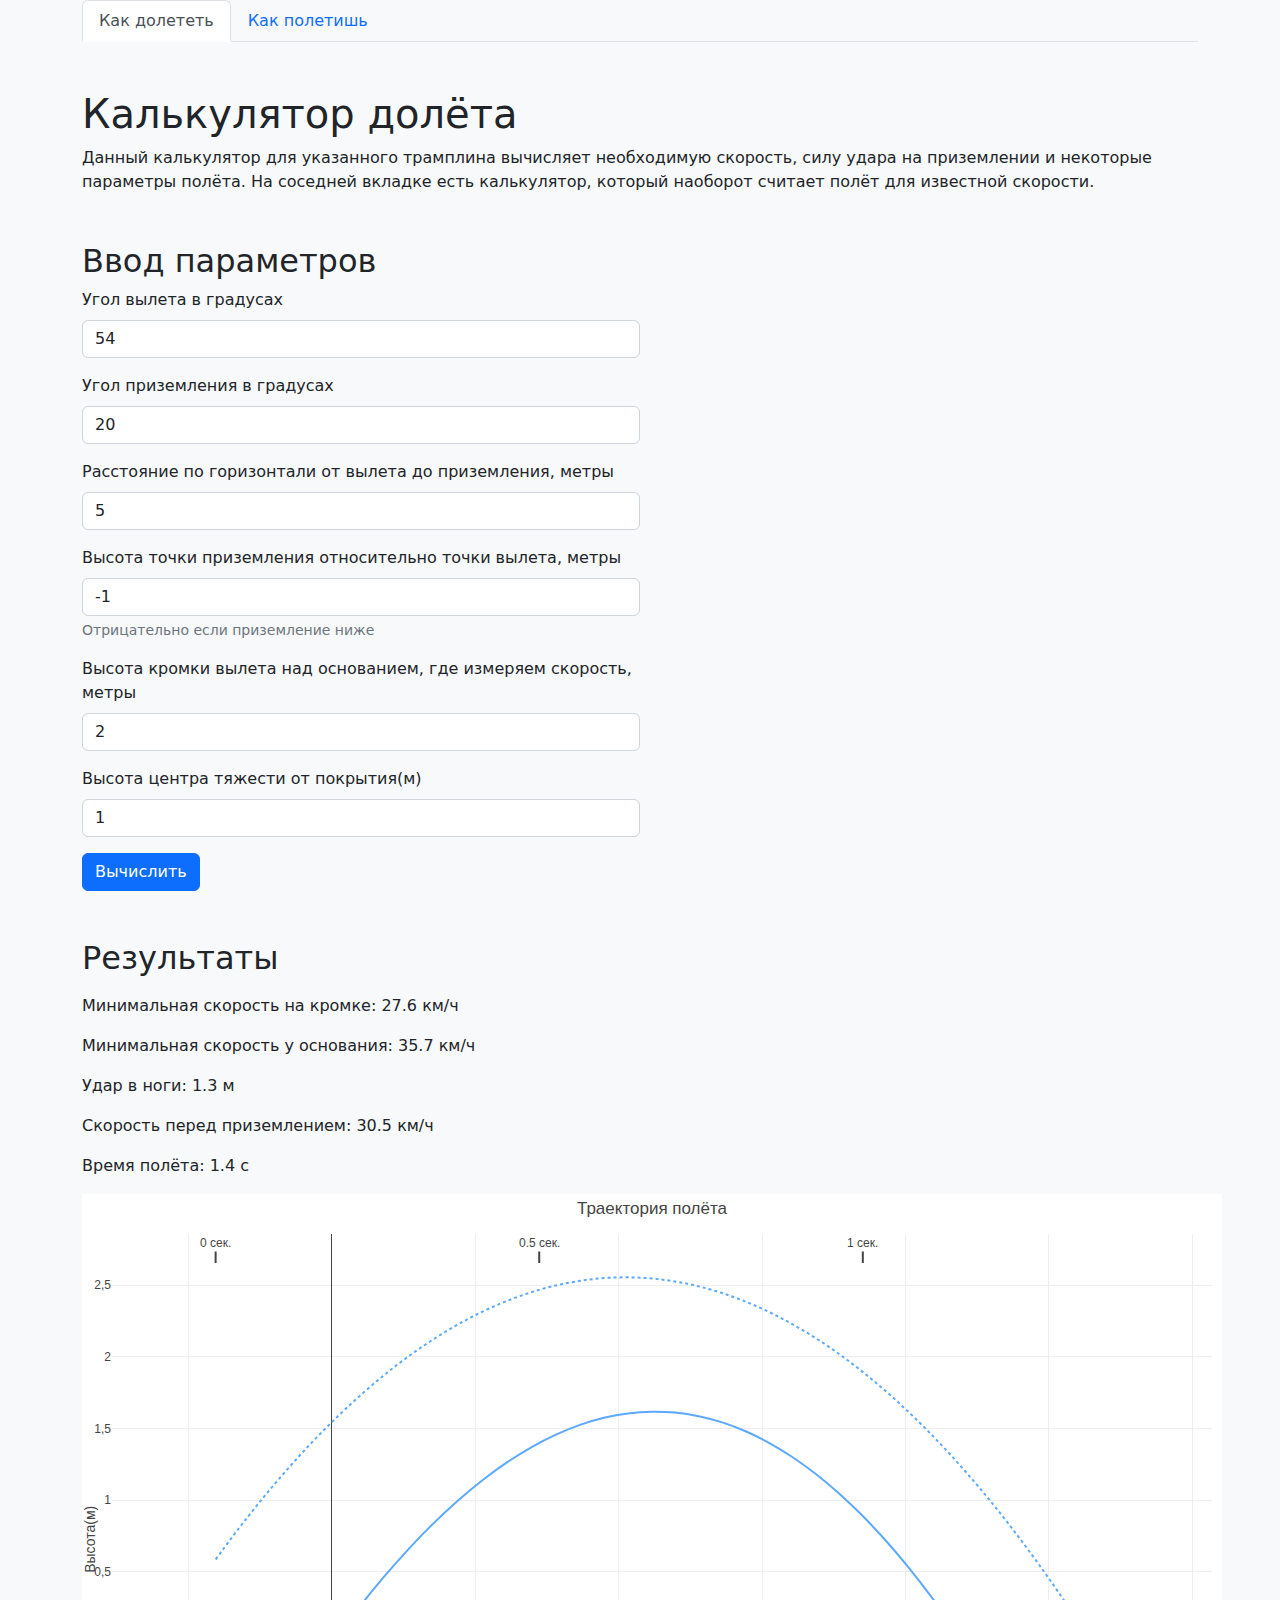
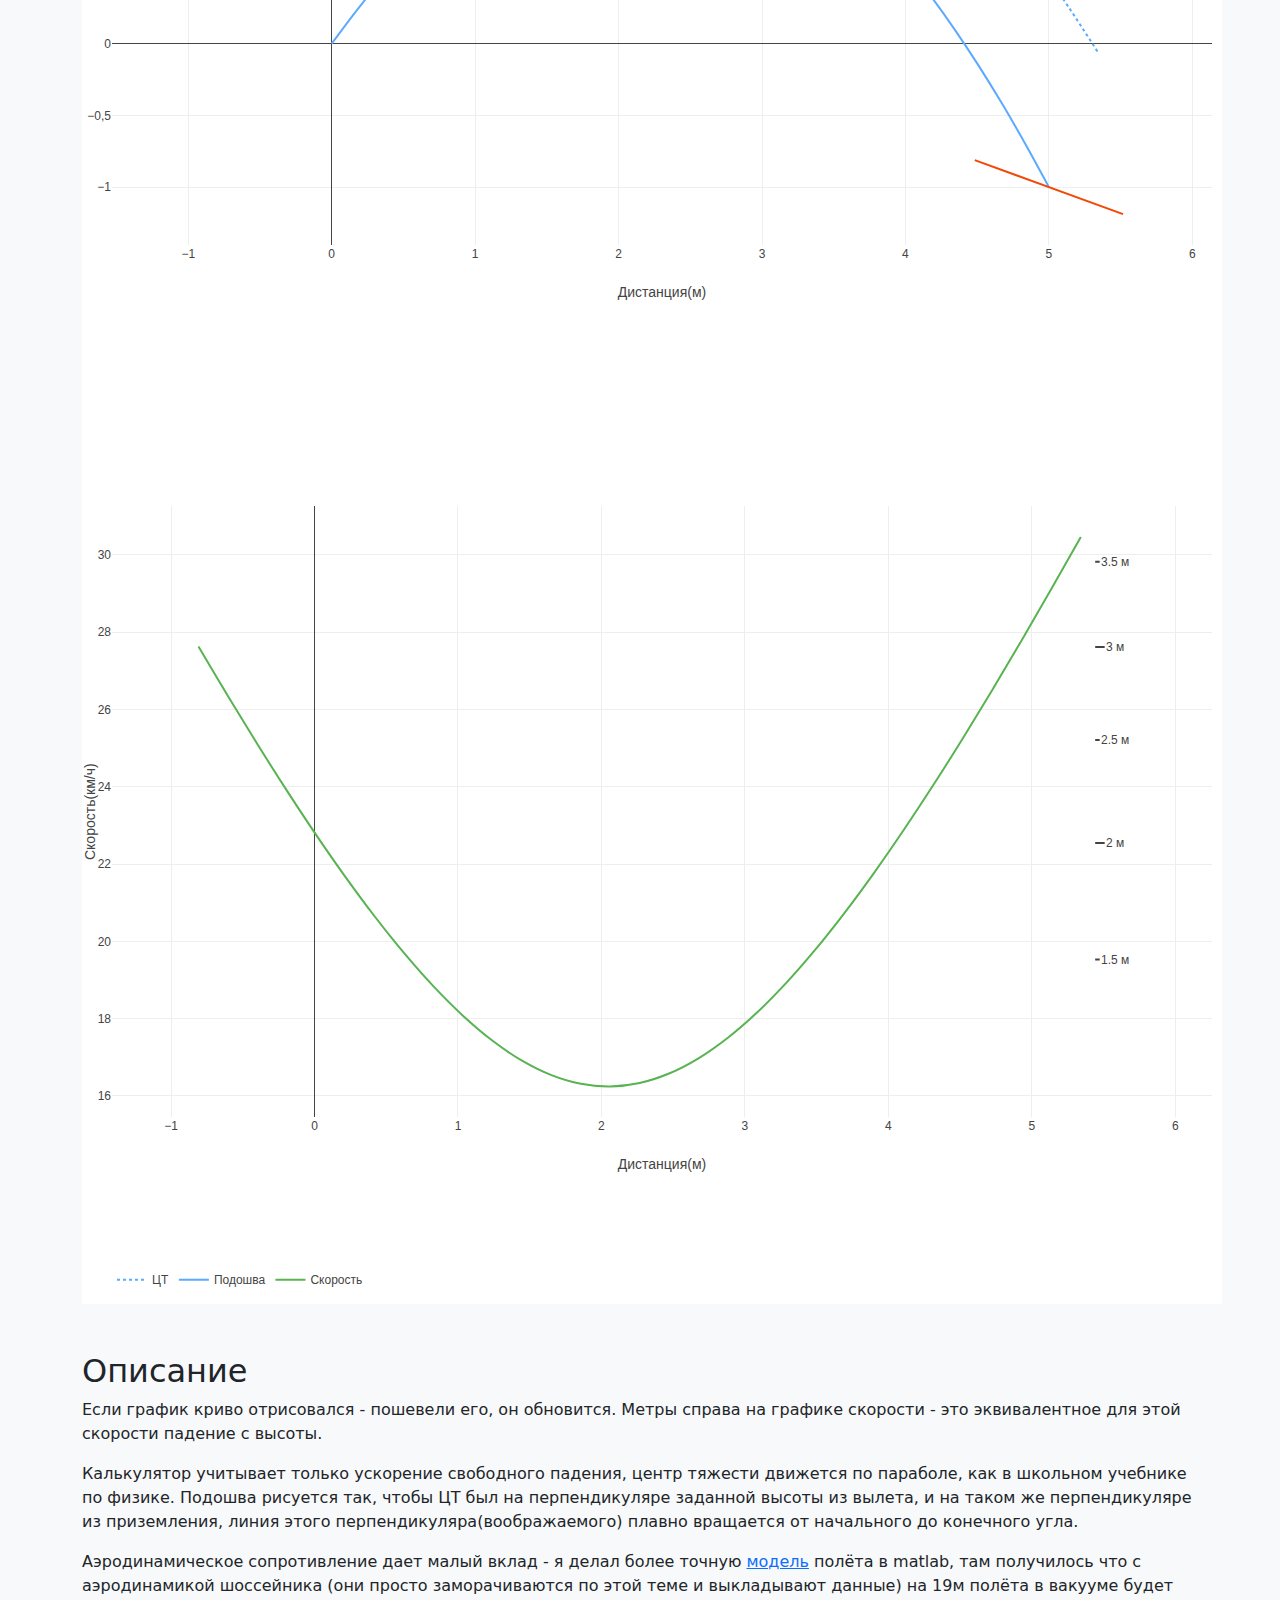
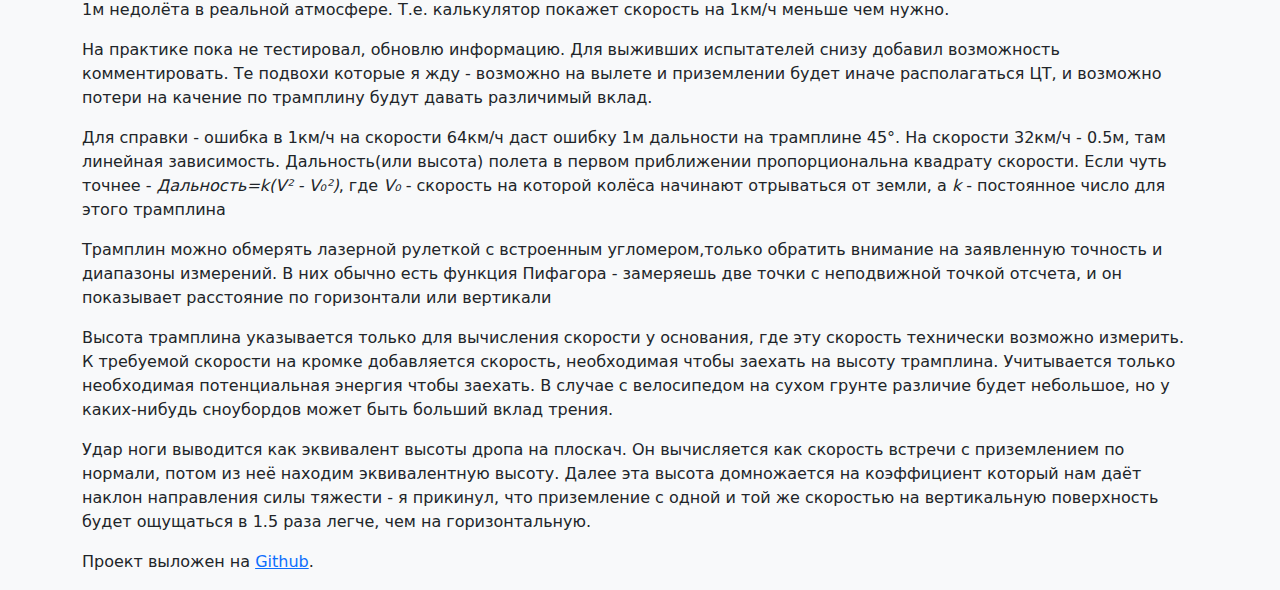
==== index.html @ 1252ae45 "Описание для глюков" ====
<!doctype html>
<html lang="ru">
<head>
    <meta charset="utf-8">
    <meta name="viewport" content="width=device-width, initial-scale=1">
    <title>Калькулятор трамплина</title>
    <link href="css/bootstrap.min.css" rel="stylesheet">
    <script type="text/javascript" src="js/plotly-2.17.0.min.js"></script>
    <script type="text/javascript" src="js/plotly-locale-ru-latest.js"></script>
    <script type="text/javascript">
        window.addEventListener("orientationchange", function() {
            setTimeout(calculate, 100);
        }, false);

        var G = 9.807;

        function calculate() {
            let rampAngle       = Number(document.getElementById('rampAngle').value);
            let landingAngle    = Number(document.getElementById('landingAngle').value);
            let landingDistance = Number(document.getElementById('landingDistance').value);
            let landingLevel    = Number(document.getElementById('landingLevel').value);
            let rampHeight      = Number(document.getElementById('rampHeight').value);
            let centerHeight    = Number(document.getElementById('centerHeight').value);

            rampAngle       = rampAngle    * Math.PI/180;
            landingAngle    = landingAngle * Math.PI/180;

            // центр тежести пролетает чуть больший путь, траекторию ищем для него
            let x = landingDistance + Math.sin(rampAngle)*centerHeight + Math.sin(landingAngle)*centerHeight;
            let y = landingLevel    - Math.cos(rampAngle)*centerHeight + Math.cos(landingAngle)*centerHeight;

            // Сначала вычислим время, через падение с высоты, мне так проще
            let h = x * Math.tan(rampAngle) - y;        // Высота от точки приземления, до точки где мы оказались бы без гравитации
            let t = Math.sqrt(2*h/G);                   // Время падения с этой высоты, оно же общее время полёта
            // Потом из времени скорость
            let V = (x/t)/Math.cos(rampAngle);          // требуемую горизонтальную скорость делим на cos, получаем скорость на кромке

            let footV = Math.sqrt(V**2 + 2*G*rampHeight); // Скорость у основания - добавили энергию чтобы забраться на трамплин
            let finalSpeed = Math.sqrt( (V*Math.cos(rampAngle))**2 + (V*Math.sin(rampAngle)-G*t)**2 );

            let finalAngle  = Math.atan((V*Math.sin(rampAngle) - G*t)/(V*Math.cos(rampAngle))); //угол полёта в конце
            let hitSpeed    = finalSpeed * Math.sin( -finalAngle - landingAngle);               // скорость по нормали к приземлению
            let hit         = (hitSpeed**2/(2*G)) * (2/(3 - Math.cos(landingAngle)))            // вычисляем высоту падения, и корректируем с учетом угла силы тяжести

            document.getElementById('result_v').innerText   = (V*3.6).toFixed(1)            + " км/ч";
            document.getElementById('result_vo').innerText  = (footV*3.6).toFixed(1)        + " км/ч";
            document.getElementById('result_hit').innerText = hit.toFixed(1)                + " м";
            document.getElementById('result_t').innerText   = t.toFixed(1)                  + " с";
            document.getElementById('result_vf').innerText  = (finalSpeed*3.6).toFixed(1)   + " км/ч";

            drawCharts(rampAngle,landingAngle,centerHeight,x,V);
        }

        function drawCharts(rampAngle,landingAngle,centerHeight,CMDistance,V){
            let steps   = 30;
            let xs = [], ys = [], ts = [], xsFoot = [], ysFoot = [], speeds = [], tmpX, curAngle, Vvert, tmpV;

            let Vhor    = V * Math.cos(rampAngle);                              // Горизонтальная и начальная вертикальная скорость
            let Vvert0  = V * Math.sin(rampAngle);
            let minV    = V;
            let maxV    = Vhor;

            for(let i = 0; i <= steps; i++){
                tmpX        = (i/steps)*CMDistance;
                xs.push( -Math.sin(rampAngle)*centerHeight + tmpX);
                ys.push(Math.tan(rampAngle)*tmpX - (G/2)*((tmpX**2)/((V*Math.cos(rampAngle))**2)) + Math.cos(rampAngle)*centerHeight);
                ts.push(Math.round(tmpX/Vhor*100)/100);

                Vvert   = Vvert0 - G*(tmpX/Vhor);
                tmpV    = Math.sqrt(Vhor**2 + Vvert**2);
                speeds.push(tmpV*3.6 );
                minV    = Math.min( minV,tmpV);
                maxV    = Math.max( maxV,tmpV);

                curAngle    = rampAngle + (tmpX/CMDistance)*(-landingAngle - rampAngle);
                xsFoot.push(xs.at(-1) + Math.sin(curAngle)*centerHeight);
                ysFoot.push(ys.at(-1) - Math.cos(curAngle)*centerHeight)
            }

            let annotations = getAnnotations(rampAngle, centerHeight, Vvert0, Vhor, minV, maxV, CMDistance);

            let trajectoryCG = {
                x: xs,
                y: ys,
                mode: 'lines',
                name: 'ЦТ',
                line: {
                    shape: 'spline',
                    dash: 'dot',
                    color: 'rgb(92, 170, 255)',
                    width: 2,
                },
                hovertemplate:  "<b>ЦТ</b><br>" +
                                "Дальность: %{x:.2f} м<br>" +
                                "Высота: %{y:.2f} м<br>" +
                                "Время: %{text} с<extra></extra>",
                text: ts,
            };

            let trajectoryFoot = {
                x: xsFoot,
                y: ysFoot,
                name: 'Подошва',
                mode: 'lines',
                line: {
                    shape: 'spline',
                    color: 'rgb(92, 170, 255)',
                },
                hovertemplate:  "<b>Подошва</b><br>" +
                                "Дальность: %{x:.2f} м<br>" +
                                "Высота: %{y:.2f} м<br>" +
                                "Время: %{text} с<extra></extra>",
                text: ts,
            };

            let landing = {
                x: [xsFoot.at(-1) - Math.cos(landingAngle)*0.55,  xsFoot.at(-1),  xsFoot.at(-1) + Math.cos(landingAngle)*0.55],
                y: [ysFoot.at(-1) + Math.sin(landingAngle)*0.55,  ysFoot.at(-1),  ysFoot.at(-1) - Math.sin(landingAngle)*0.55],
                mode: 'lines',
                name: 'Приземление',
                showlegend: false,
                line: {
                    color: 'rgb(243, 71, 5)',
                },
            };

            let speed = {
                x: xs,
                y: speeds,
                mode: 'lines',
                name: 'Скорость',
                line: {
                    shape: 'spline',
                    dash: 'lines',
                    color: 'rgb(88, 179, 81)',
                    width: 2,
                },
                yaxis: 'y2',
                xaxis: 'x2',
                hovertemplate:  "<b>Скорость</b><br>" +
                                "Скорость: %{y:.2f} км/ч<br>" +
                                "Дальность: %{x:.2f} м<br>" +
                                "Время: %{text} с<extra></extra>",
                text: ts,
            };

            let width   = document.getElementById('mainContainer').scrollWidth;
            let layout  = getLayout(width, annotations);

            let config = {
                scrollZoom: true,
                locale: 'ru',
                displaylogo: false,
                responsive: true,
            }

            Plotly.newPlot("chart", [trajectoryCG, trajectoryFoot, landing,speed], layout ,config);
        }

        // Функция рисует на графике метки с секундами и эквивалентной высотой
        function getAnnotations(rampAngle, centerHeight, Vvert0, Vhor, minV, maxV, CMDistance){
            let annotations = [];
            let curT        = 0;
            let annoY       = Math.cos(rampAngle)*centerHeight + Vvert0**2/(2*G) + 0.1;
            let X0          = -Math.sin(rampAngle)*centerHeight;
            do{                                                                     // надписи с секундами
                annotations.push({
                    x: X0 + curT*Vhor ,
                    y: annoY,
                    xref: 'x',
                    yref: 'y',
                    text: curT + ' сек.',
                    showarrow: true,
                    arrowhead: 0,
                    ax: 0,
                    ay: -20
                });
                curT += 0.5;
            }while(curT*Vhor <= CMDistance)

            let annoX   = CMDistance + X0 + 0.1;                                    // надписи с метрами
            let H       = Math.ceil(minV**2/(2*G)*2)/2;
            while(Math.sqrt(2*G*H) <= maxV) {
                annotations.push({
                    x: annoX,
                    y: Math.sqrt(2*G*H) * 3.6,
                    xref: 'x2',
                    yref: 'y2',
                    text: H + ' м',
                    showarrow: true,
                    arrowhead: 0,
                    ax: 20,
                    ay: 0
                });

                H += 0.5;
            }

            return annotations;
        }

        // Почти все настройки графика здесь - оси/легенды/заголовки и тд
        function getLayout(width, annotations){
            return {
                grid: {rows: 2, columns: 1, pattern: 'independent'},
                title:"Траектория полёта",
                width: width,
                height: 1.5 * width,
                xaxis: {
                    title: {
                        text: "Дистанция(м)",
                        font: {
                            size: 14,
                        },
                    },
                },
                yaxis: {
                    scaleanchor: "x",
                    scaleratio: 1,
                    title: {
                        text: "Высота(м)",
                        font: {
                            size: 14,
                        },
                    },
                },
                xaxis2: {
                    scaleanchor: "x",
                    title: {
                        text: "Дистанция(м)",
                        font: {
                            size: 14,
                        },
                    },
                },
                yaxis2: {
                    title: {
                        text: "Скорость(км/ч)",
                        font: {
                            size: 14,
                        },
                    },
                },
                dragmode: "pan",
                legend: {"orientation": "h"},
                margin: {
                    'l': 30,
                    'r': 10,
                    't': 40,
                    'b': 20,
                },

                annotations: annotations,
            };
        }
    </script>

    <script type="text/javascript" src="https://vk.com/js/api/openapi.js?169"></script>
    <script type="text/javascript">
        VK.init({apiId: 51521172, onlyWidgets: true});
    </script>

    <!-- Yandex.Metrika counter -->
    <script type="text/javascript" >
        (function(m,e,t,r,i,k,a){m[i]=m[i]||function(){(m[i].a=m[i].a||[]).push(arguments)};
            m[i].l=1*new Date();
            for (var j = 0; j < document.scripts.length; j++) {if (document.scripts[j].src === r) { return; }}
            k=e.createElement(t),a=e.getElementsByTagName(t)[0],k.async=1,k.src=r,a.parentNode.insertBefore(k,a)})
        (window, document, "script", "https://mc.yandex.ru/metrika/tag.js", "ym");

        ym(91957766, "init", {
            clickmap:true,
            trackLinks:true,
            accurateTrackBounce:true,
            webvisor:true
        });
    </script>
    <noscript><div><img src="https://mc.yandex.ru/watch/91957766" style="position:absolute; left:-9999px;" alt="" /></div></noscript>
    <!-- /Yandex.Metrika counter -->
</head>
<body class="bg-light" onload="calculate()">
<div class="container-sm" id="mainContainer">

    <ul class="nav nav-tabs">
        <li class="nav-item">
            <a class="nav-link active" aria-current="page" href="/index.html">Как долететь</a>
        </li>
        <li class="nav-item">
            <a class="nav-link" href="/details.html">Как полетишь</a>
        </li>
    </ul>

    <h1 class="mt-5">Калькулятор долёта</h1>
    <p>Данный калькулятор для указанного трамплина вычисляет необходимую скорость, силу удара на приземлении и некоторые
    параметры полёта. На соседней вкладке есть калькулятор, который наоборот считает полёт для известной скорости.</p>
    <h2 class="mt-5">Ввод параметров</h2>
    <form>
        <div class="mb-3 col-md-9 col-lg-8 col-xl-6">
            <label for="rampAngle" class="form-label">Угол вылета в градусах</label>
            <input type="number" class="form-control" id="rampAngle" value="54">
        </div>
        <div class="mb-3 col-md-9 col-lg-8 col-xl-6">
            <label for="landingAngle" class="form-label">Угол приземления в градусах</label>
            <input type="number" class="form-control" id="landingAngle" value="20">
        </div>
        <div class="mb-3 col-md-9 col-lg-8 col-xl-6">
            <label for="landingDistance" class="form-label">Расстояние по горизонтали от вылета до приземления, метры</label>
            <input type="number" class="form-control" id="landingDistance" value="5">
        </div>
        <div class="mb-3 col-md-9 col-lg-8 col-xl-6">
            <label for="landingLevel" class="form-label">Высота точки приземления относительно точки вылета, метры</label>
            <input type="number" class="form-control" id="landingLevel" value="-1">
            <div class="form-text">Отрицательно если приземление ниже</div>
        </div>
        <div class="mb-3 col-md-9 col-lg-8 col-xl-6">
            <label for="rampHeight" class="form-label">Высота кромки вылета над основанием, где измеряем скорость, метры</label>
            <input type="number" class="form-control" id="rampHeight" value="2">
        </div>
        <div class="mb-3 col-md-9 col-lg-8 col-xl-6">
            <label for="centerHeight" class="form-label">Высота центра тяжести от покрытия(м)</label>
            <input type="number" class="form-control" id="centerHeight" value="1">
        </div>
        <button type="button" class="btn btn-primary" onclick="calculate();">Вычислить</button>
    </form>

    <h2 class="mt-5">Результаты</h2>

    <div class="mt-3"> Минимальная скорость на кромке: <span id="result_v"></span></div>
    <div class="mt-3"> Минимальная скорость у основания: <span id="result_vo"></span></div>
    <div class="mt-3"> Удар в ноги: <span id="result_hit"></span></div>
    <div class="mt-3"> Скорость перед приземлением: <span id="result_vf"></span></div>
    <div class="mt-3 mb-3"> Время полёта: <span id="result_t"></span></div>

    <div id="chart" class="mb-5"></div>

    <h2 class="mt-5">Описание</h2>
    <p>Если график криво отрисовался - пошевели его, он обновится. Метры справа на графике скорости - это эквивалентное
        для этой скорости падение с высоты.</p>

    <p>Калькулятор учитывает только ускорение свободного падения, центр тяжести движется по параболе, как в школьном
    учебнике по физике. Подошва рисуется так, чтобы ЦТ был на перпендикуляре заданной высоты из вылета, и на таком же
    перпендикуляре из приземления, линия этого перпендикуляра(воображаемого) плавно вращается от начального до конечного
    угла.</p>

    <p>Аэродинамическое сопротивление дает малый вклад - я делал более точную
    <a href="https://github.com/notdest/jump-trajectory" target="_blank">модель</a> полёта в matlab, там получилось что
    с аэродинамикой шоссейника (они просто заморачиваются по этой теме и выкладывают данные) на 19м полёта в вакууме будет
    1м недолёта в реальной атмосфере. Т.е. калькулятор покажет скорость на 1км/ч меньше чем нужно.</p>

    <p>На практике пока не тестировал, обновлю информацию. Для выживших испытателей снизу добавил возможность комментировать.
    Те подвохи которые я жду - возможно на вылете и приземлении будет иначе располагаться ЦТ, и возможно потери на качение
    по трамплину будут давать различимый вклад.</p>

    <p>Для справки - ошибка в 1км/ч на скорости 64км/ч даст ошибку 1м дальности на трамплине 45°. На скорости 32км/ч -
    0.5м, там линейная зависимость. Дальность(или высота) полета в первом приближении пропорциональна квадрату скорости.
    Если чуть точнее - <i>Дальность=k(V² - V₀²)</i>, где <i>V₀</i> - скорость на которой колёса начинают отрываться от
    земли, а <i>k</i> - постоянное число для этого трамплина</p>

    <p>Трамплин можно обмерять лазерной рулеткой с встроенным угломером,только обратить внимание на заявленную
    точность и диапазоны измерений. В них обычно есть функция Пифагора - замеряешь две точки с неподвижной точкой отсчета,
    и он показывает расстояние по горизонтали или вертикали</p>

    <p>Высота трамплина указывается только для вычисления скорости у основания, где эту скорость технически возможно измерить.
    К требуемой скорости на кромке добавляется скорость, необходимая чтобы заехать на высоту трамплина. Учитывается
    только необходимая потенциальная энергия чтобы заехать. В случае с велосипедом на сухом грунте различие будет
    небольшое, но у каких-нибудь сноубордов может быть больший вклад трения.</p>

    <p>Удар ноги выводится как эквивалент высоты дропа на плоскач. Он вычисляется как скорость встречи с приземлением
    по нормали, потом из неё находим эквивалентную высоту. Далее эта высота домножается на коэффициент который нам даёт
    наклон направления силы тяжести - я прикинул, что приземление с одной и той же скоростью на вертикальную поверхность
    будет ощущаться в 1.5 раза легче, чем на горизонтальную.</p>

    <p>Проект выложен на <a href="https://github.com/notdest/notdest.github.io" target="_blank">Github</a>.</p>

    <div id="vk_comments"></div>
    <script type="text/javascript">
        VK.Widgets.Comments("vk_comments", {limit: 50, attach: "*"});
    </script>

</div>
<script src="js/bootstrap.bundle.min.js"></script>
</body>
</html>
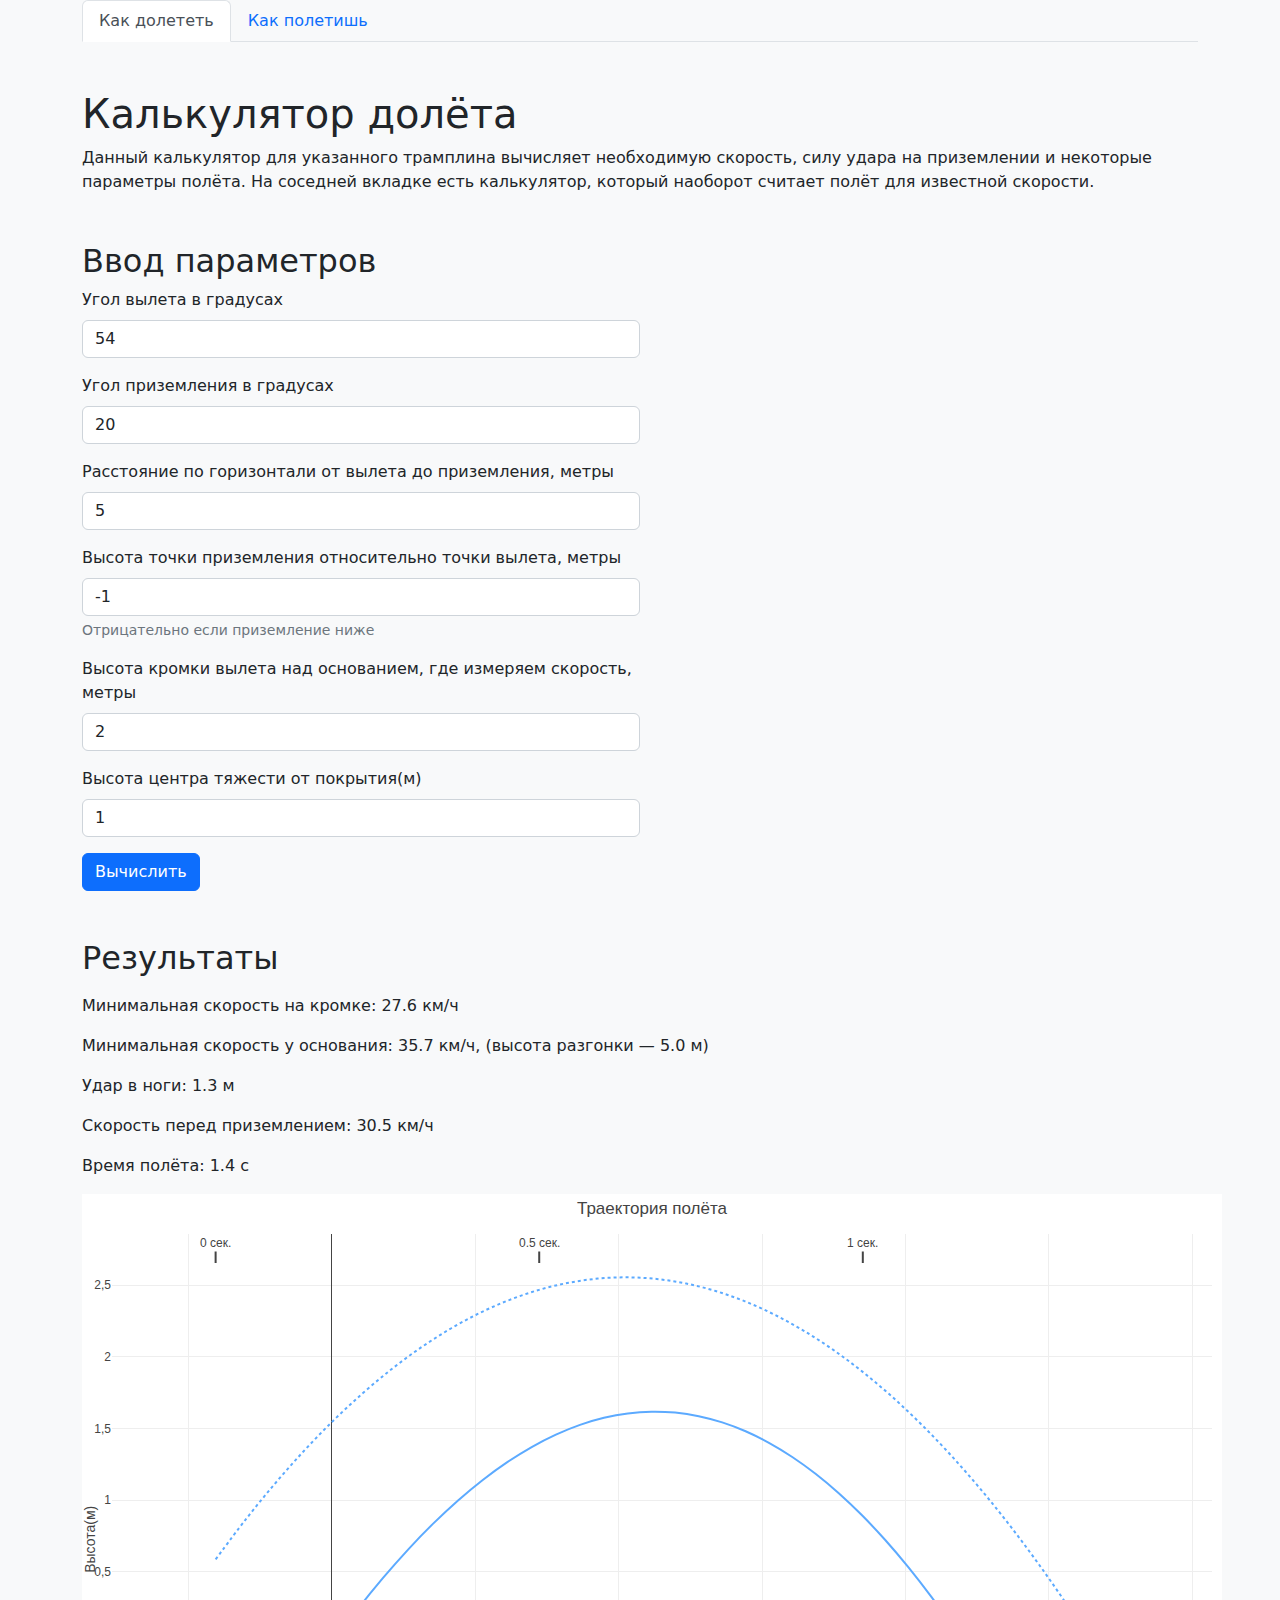
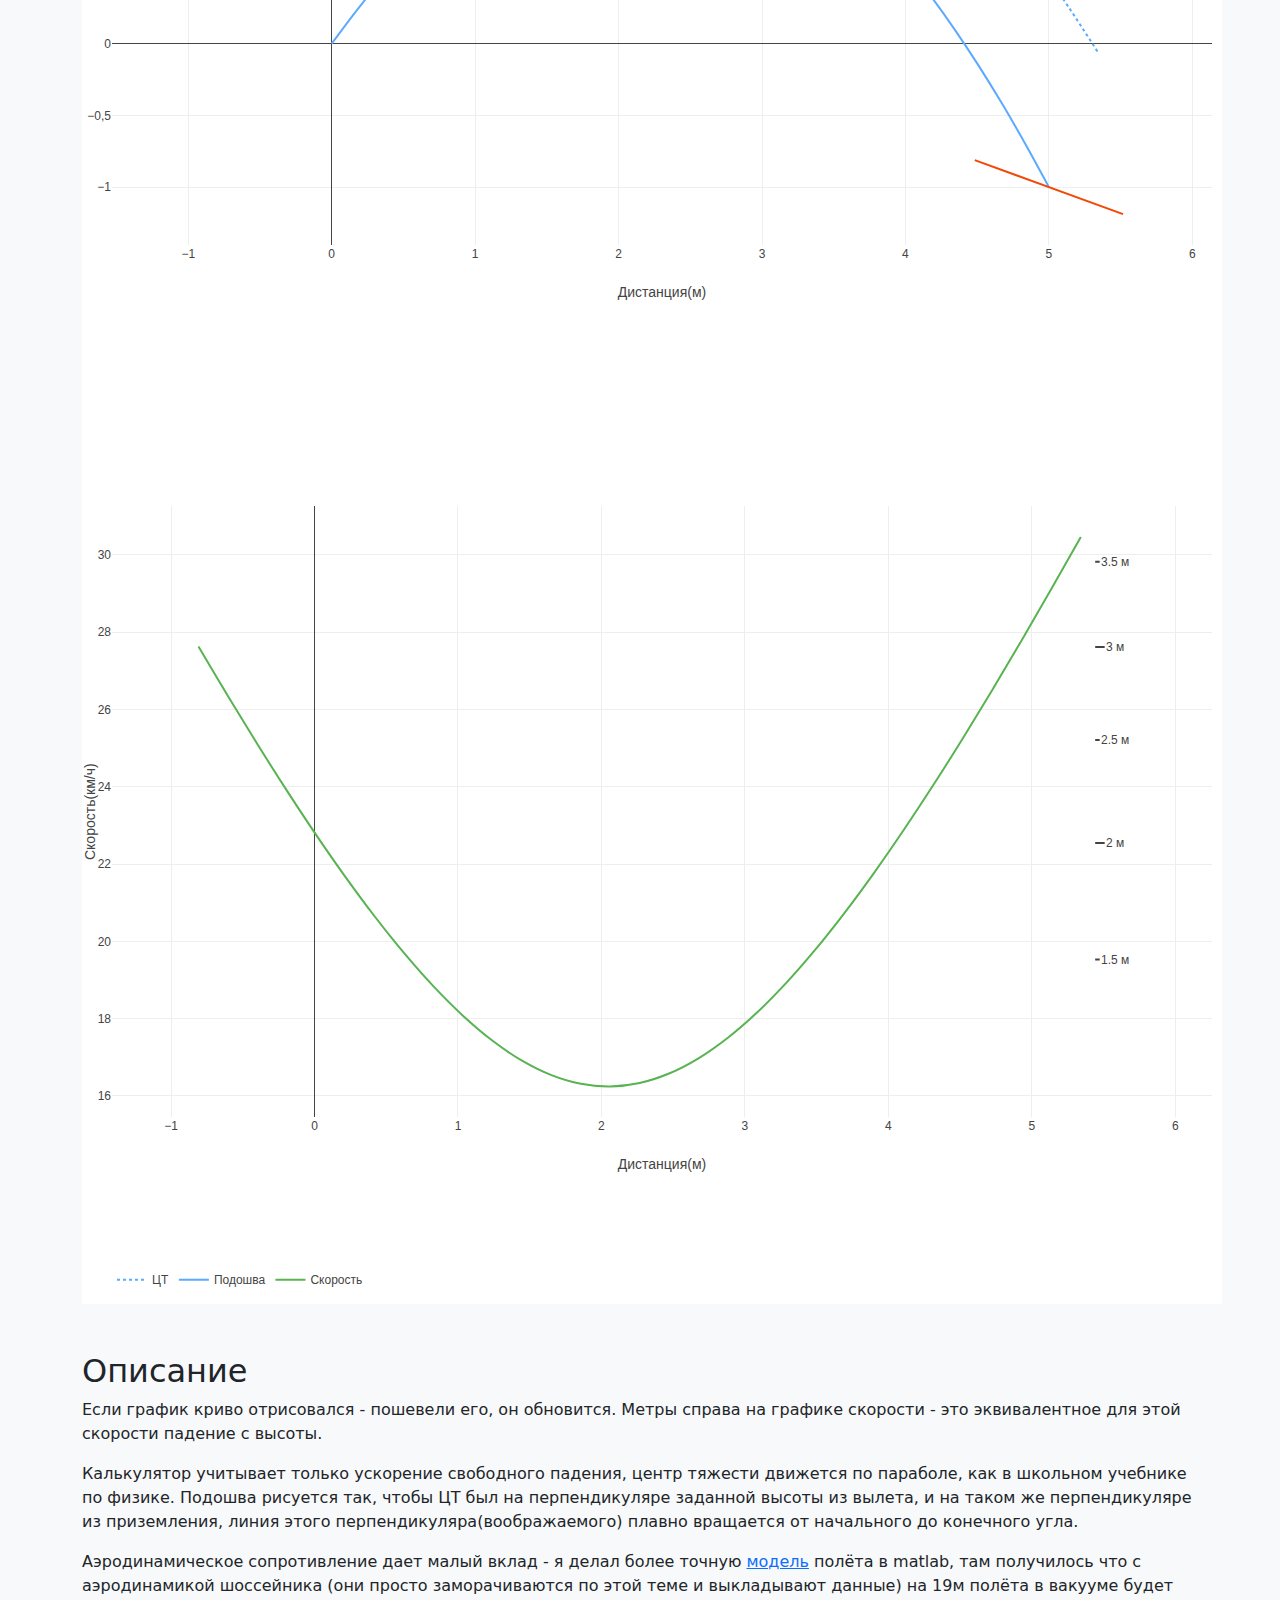
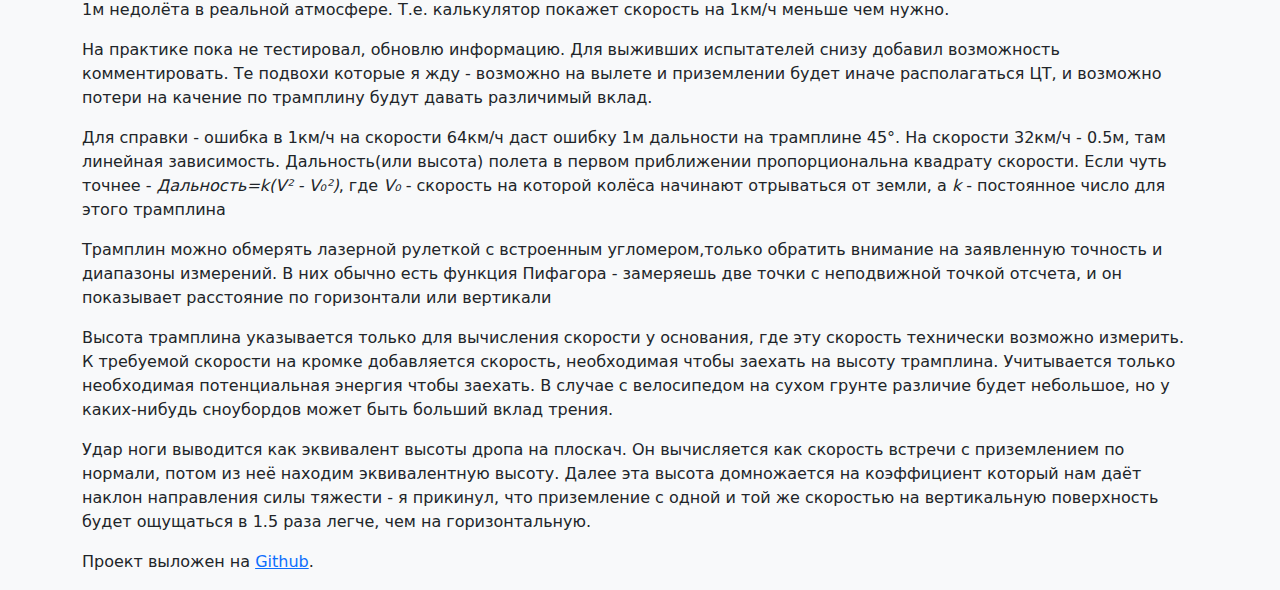
==== commit 64ff74bb: "Немного рефакторинга и высота разгонки" ====
--- a/index.html
+++ b/index.html
@@ -7,23 +7,23 @@
     <link href="css/bootstrap.min.css" rel="stylesheet">
     <script type="text/javascript" src="js/plotly-2.17.0.min.js"></script>
     <script type="text/javascript" src="js/plotly-locale-ru-latest.js"></script>
+    <script type="text/javascript" src="js/calculation-functions.js"></script>
+    <script type="text/javascript" src="js/interface-functions.js"></script>
     <script type="text/javascript">
         window.addEventListener("orientationchange", function() {
             setTimeout(calculate, 100);
         }, false);
 
-        var G = 9.807;
-
         function calculate() {
-            let rampAngle       = Number(document.getElementById('rampAngle').value);
-            let landingAngle    = Number(document.getElementById('landingAngle').value);
-            let landingDistance = Number(document.getElementById('landingDistance').value);
-            let landingLevel    = Number(document.getElementById('landingLevel').value);
-            let rampHeight      = Number(document.getElementById('rampHeight').value);
-            let centerHeight    = Number(document.getElementById('centerHeight').value);
-
-            rampAngle       = rampAngle    * Math.PI/180;
-            landingAngle    = landingAngle * Math.PI/180;
+            let rampAngle       = input('rampAngle');
+            let landingAngle    = input('landingAngle');
+            let landingDistance = input('landingDistance');
+            let landingLevel    = input('landingLevel');
+            let rampHeight      = input('rampHeight');
+            let centerHeight    = input('centerHeight');
+
+            rampAngle       = toRadians(rampAngle);
+            landingAngle    = toRadians(landingAngle);
 
             // центр тежести пролетает чуть больший путь, траекторию ищем для него
             let x = landingDistance + Math.sin(rampAngle)*centerHeight + Math.sin(landingAngle)*centerHeight;
@@ -42,11 +42,11 @@
             let hitSpeed    = finalSpeed * Math.sin( -finalAngle - landingAngle);               // скорость по нормали к приземлению
             let hit         = (hitSpeed**2/(2*G)) * (2/(3 - Math.cos(landingAngle)))            // вычисляем высоту падения, и корректируем с учетом угла силы тяжести
 
-            document.getElementById('result_v').innerText   = (V*3.6).toFixed(1)            + " км/ч";
-            document.getElementById('result_vo').innerText  = (footV*3.6).toFixed(1)        + " км/ч";
-            document.getElementById('result_hit').innerText = hit.toFixed(1)                + " м";
-            document.getElementById('result_t').innerText   = t.toFixed(1)                  + " с";
-            document.getElementById('result_vf').innerText  = (finalSpeed*3.6).toFixed(1)   + " км/ч";
+            output('result_v',  V*3.6,          "км/ч");
+            output('result_vo', footV*3.6,      "км/ч, (высота разгонки — "+ speedToHeight(footV).toFixed(1) +" м)");
+            output('result_hit',hit,            "м");
+            output('result_t',  t,              "с");
+            output('result_vf', finalSpeed*3.6, "км/ч");
 
             drawCharts(rampAngle,landingAngle,centerHeight,x,V);
         }
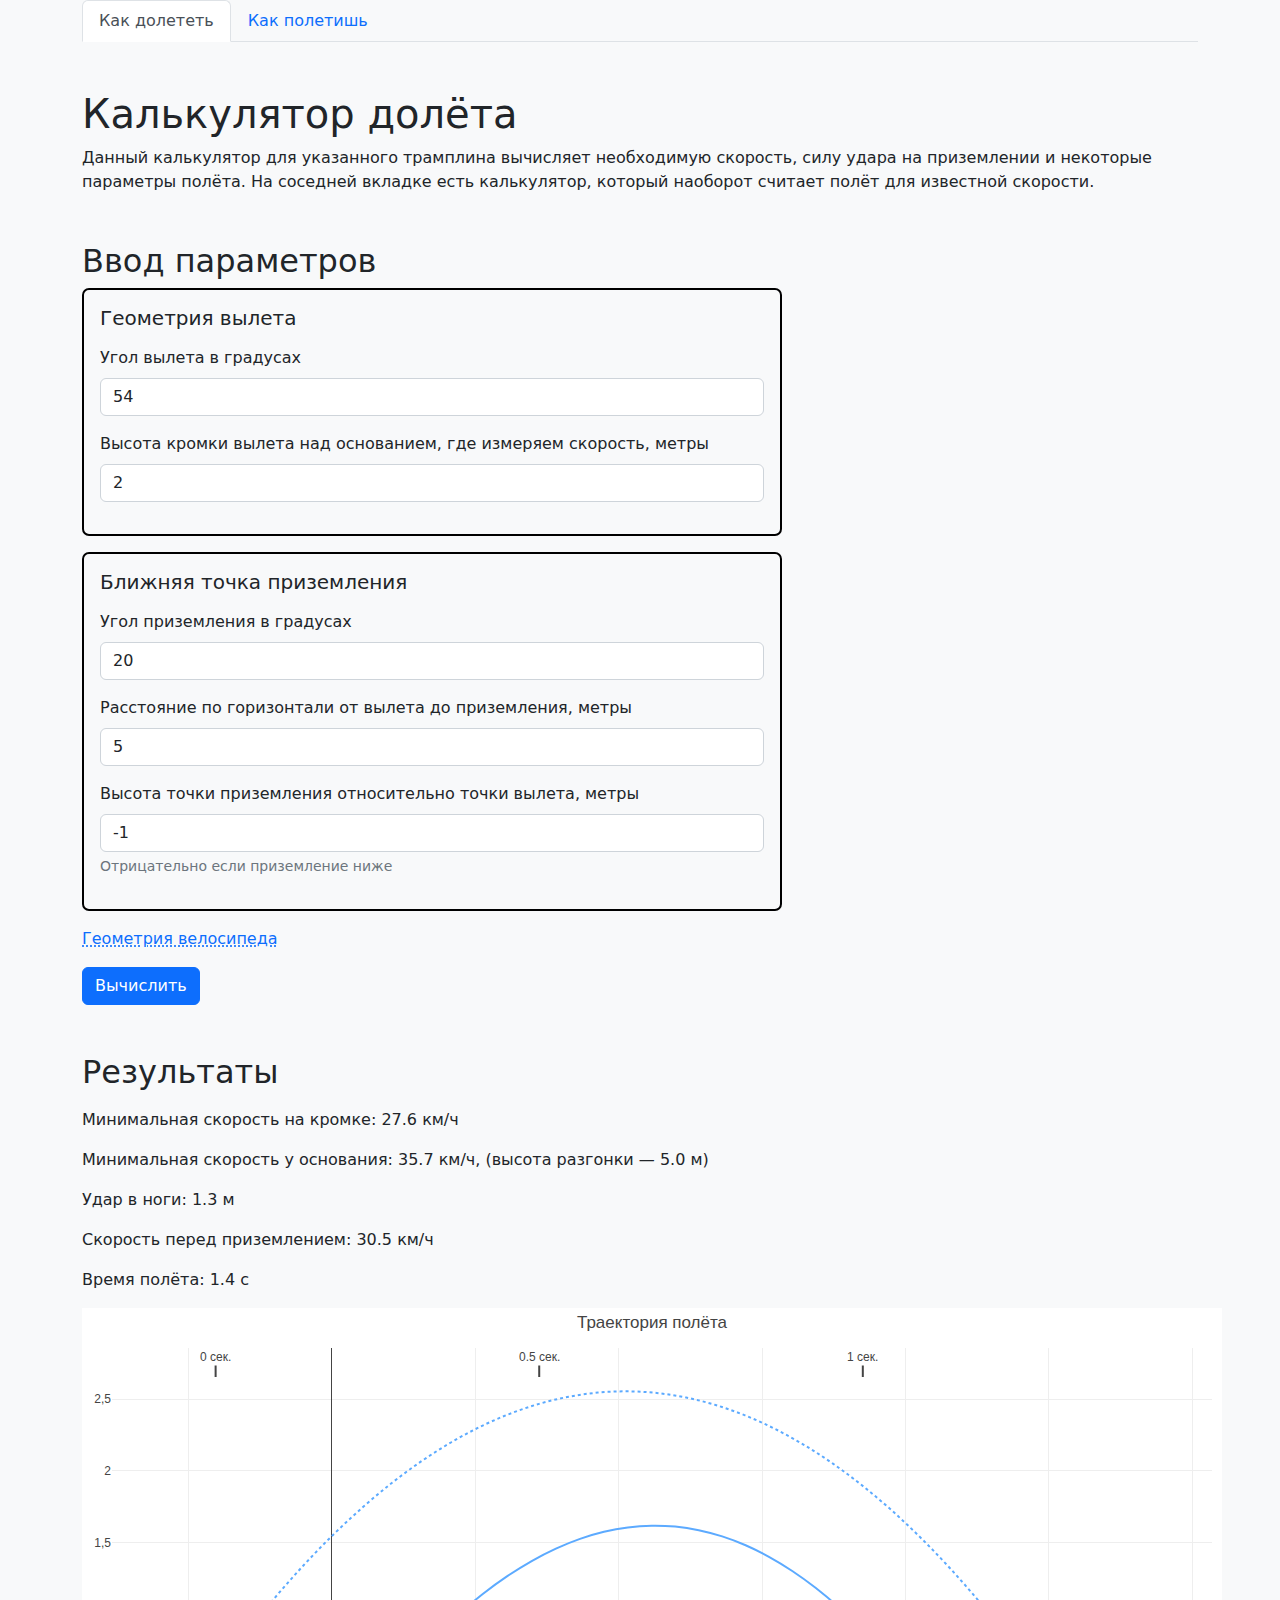
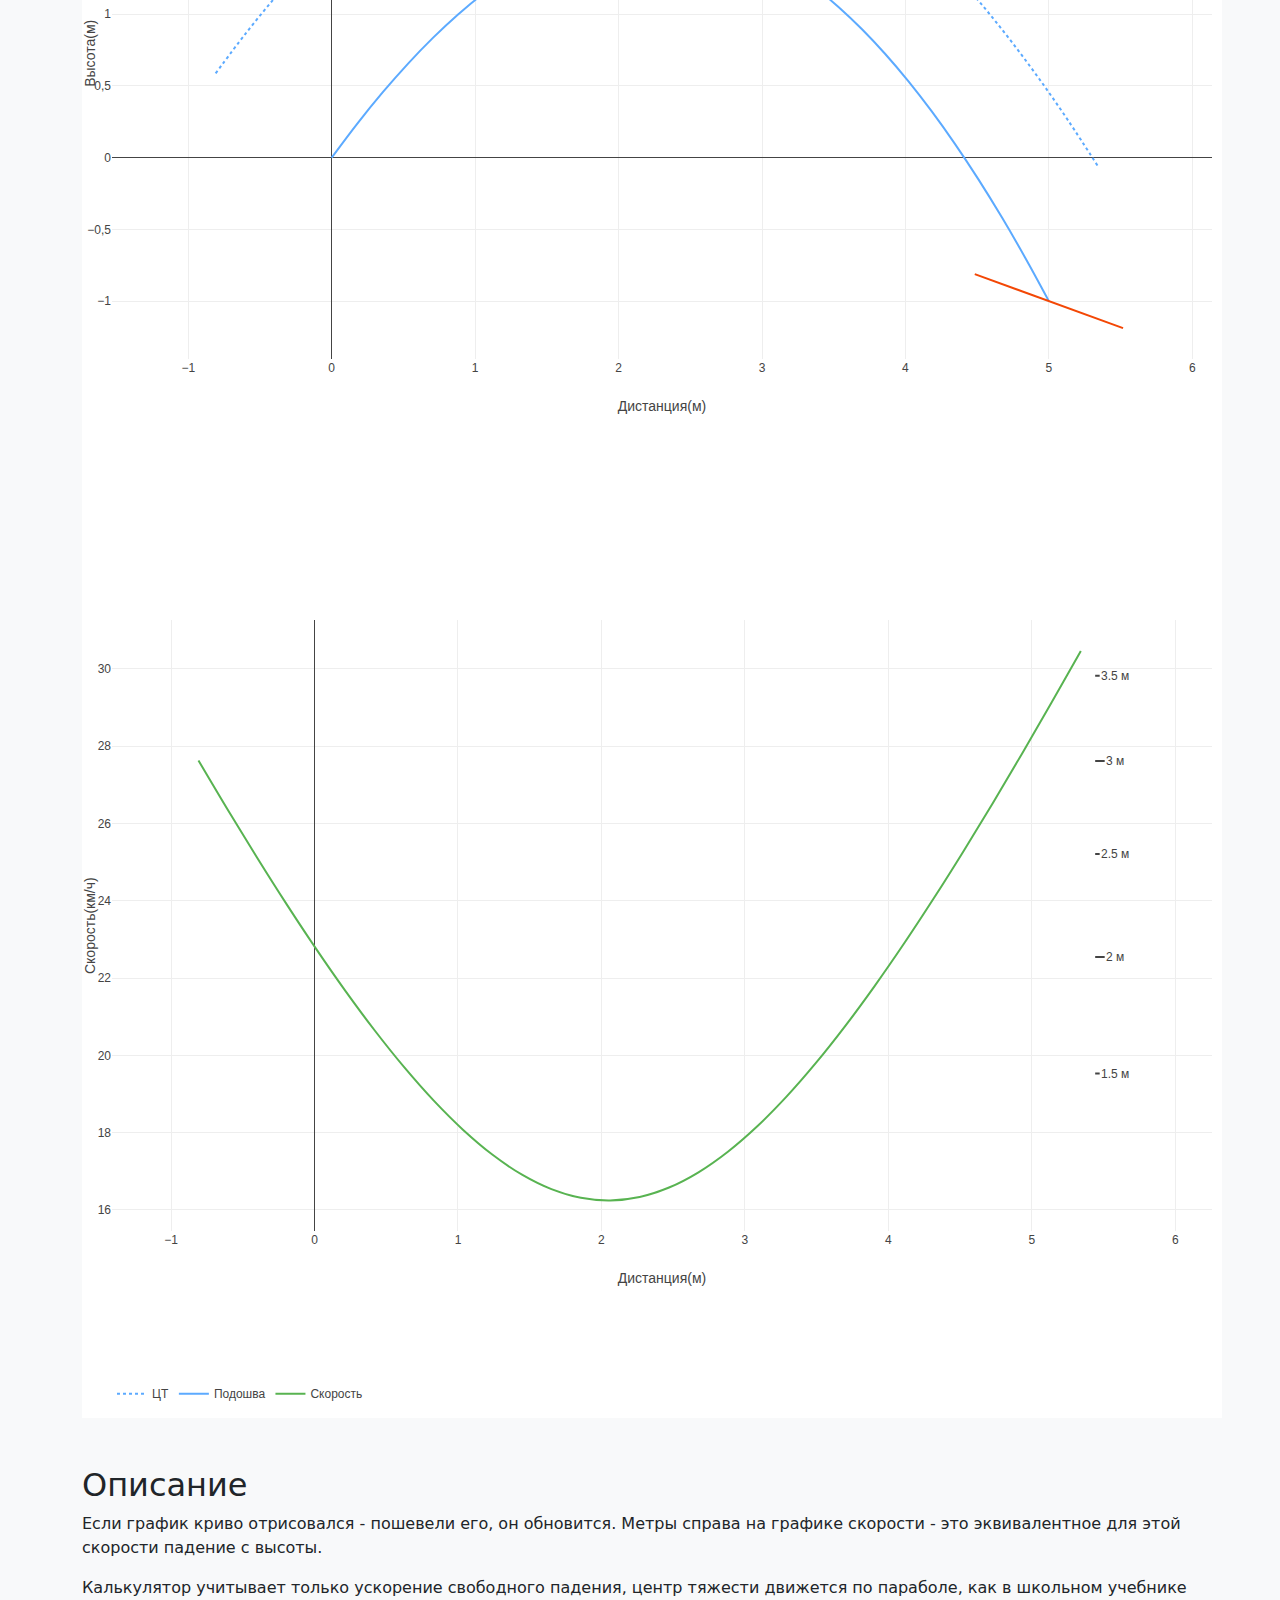
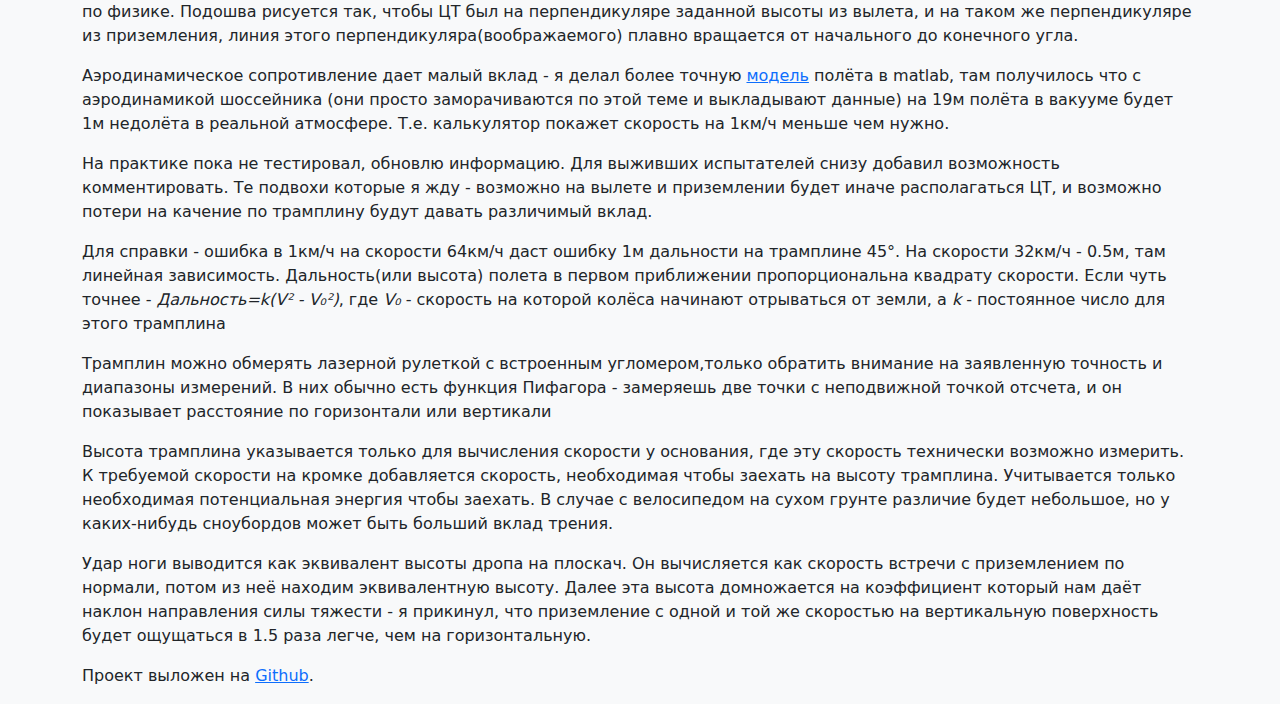
==== commit 1cd02da9: "Разбил параметры на группы" ====
--- a/index.html
+++ b/index.html
@@ -5,6 +5,7 @@
     <meta name="viewport" content="width=device-width, initial-scale=1">
     <title>Калькулятор трамплина</title>
     <link href="css/bootstrap.min.css" rel="stylesheet">
+    <link href="css/style.css" rel="stylesheet">
     <script type="text/javascript" src="js/plotly-2.17.0.min.js"></script>
     <script type="text/javascript" src="js/plotly-locale-ru-latest.js"></script>
     <script type="text/javascript" src="js/calculation-functions.js"></script>
@@ -295,30 +296,48 @@
     параметры полёта. На соседней вкладке есть калькулятор, который наоборот считает полёт для известной скорости.</p>
     <h2 class="mt-5">Ввод параметров</h2>
     <form>
-        <div class="mb-3 col-md-9 col-lg-8 col-xl-6">
-            <label for="rampAngle" class="form-label">Угол вылета в градусах</label>
-            <input type="number" class="form-control" id="rampAngle" value="54">
+
+        <div class="block">
+            <h5 class="mb-3">Геометрия вылета</h4>
+            <div class="mb-3">
+                <label for="rampAngle" class="form-label">Угол вылета в градусах</label>
+                <input type="number" class="form-control" id="rampAngle" value="54">
+            </div>
+            <div class="mb-3">
+                <label for="rampHeight" class="form-label">Высота кромки вылета над основанием, где измеряем скорость, метры</label>
+                <input type="number" class="form-control" id="rampHeight" value="2">
+            </div>
         </div>
-        <div class="mb-3 col-md-9 col-lg-8 col-xl-6">
-            <label for="landingAngle" class="form-label">Угол приземления в градусах</label>
-            <input type="number" class="form-control" id="landingAngle" value="20">
+
+        <div class="block">
+            <h5 class="mb-3">Ближняя точка приземления</h4>
+            <div class="mb-3">
+                <label for="landingAngle" class="form-label">Угол приземления в градусах</label>
+                <input type="number" class="form-control" id="landingAngle" value="20">
+            </div>
+            <div class="mb-3">
+                <label for="landingDistance" class="form-label">Расстояние по горизонтали от вылета до приземления, метры</label>
+                <input type="number" class="form-control" id="landingDistance" value="5">
+            </div>
+            <div class="mb-3">
+                <label for="landingLevel" class="form-label">Высота точки приземления относительно точки вылета, метры</label>
+                <input type="number" class="form-control" id="landingLevel" value="-1">
+                <div class="form-text">Отрицательно если приземление ниже</div>
+            </div>
         </div>
-        <div class="mb-3 col-md-9 col-lg-8 col-xl-6">
-            <label for="landingDistance" class="form-label">Расстояние по горизонтали от вылета до приземления, метры</label>
-            <input type="number" class="form-control" id="landingDistance" value="5">
+
+        <div class="mb-3">
+            <a class="expand_link" data-bs-toggle="collapse" href="#bike_geometry" aria-expanded="false" aria-controls="bike_geometry">
+                Геометрия велосипеда
+            </a>
         </div>
-        <div class="mb-3 col-md-9 col-lg-8 col-xl-6">
-            <label for="landingLevel" class="form-label">Высота точки приземления относительно точки вылета, метры</label>
-            <input type="number" class="form-control" id="landingLevel" value="-1">
-            <div class="form-text">Отрицательно если приземление ниже</div>
-        </div>
-        <div class="mb-3 col-md-9 col-lg-8 col-xl-6">
-            <label for="rampHeight" class="form-label">Высота кромки вылета над основанием, где измеряем скорость, метры</label>
-            <input type="number" class="form-control" id="rampHeight" value="2">
-        </div>
-        <div class="mb-3 col-md-9 col-lg-8 col-xl-6">
-            <label for="centerHeight" class="form-label">Высота центра тяжести от покрытия(м)</label>
-            <input type="number" class="form-control" id="centerHeight" value="1">
+
+        <div class="block collapse" id="bike_geometry">
+            <h5 class="mb-3">Геометрия велосипеда</h4>
+            <div class="mb-3">
+                <label for="centerHeight" class="form-label">Высота центра тяжести от покрытия(м)</label>
+                <input type="number" class="form-control" id="centerHeight" value="1">
+            </div>
         </div>
         <button type="button" class="btn btn-primary" onclick="calculate();">Вычислить</button>
     </form>
--- a/css/style.css
+++ b/css/style.css
@@ -0,0 +1,12 @@
+
+.block {
+    border:         2px solid black;
+    border-radius:  7px;
+    padding:        1em;
+    max-width:      700px;
+    margin-bottom:  1em;
+}
+
+.expand_link {
+    text-decoration: underline dotted;
+}
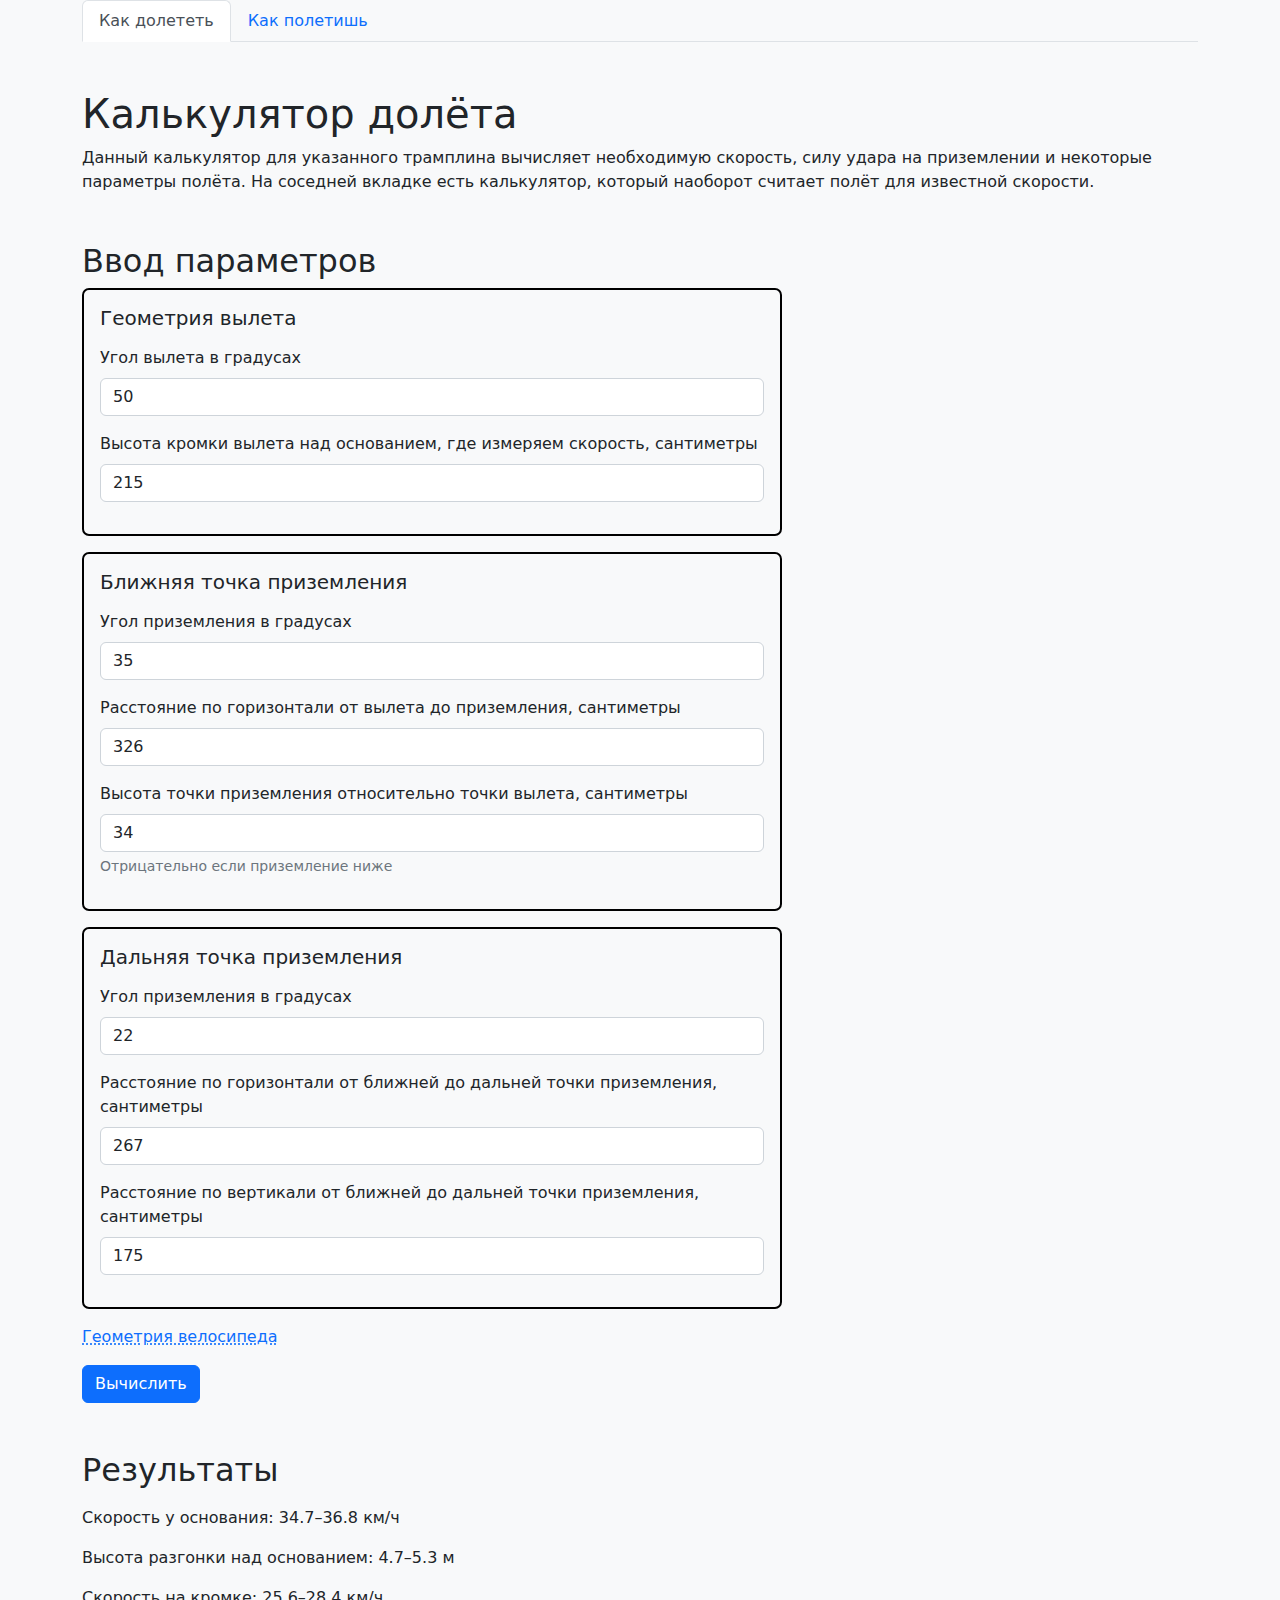
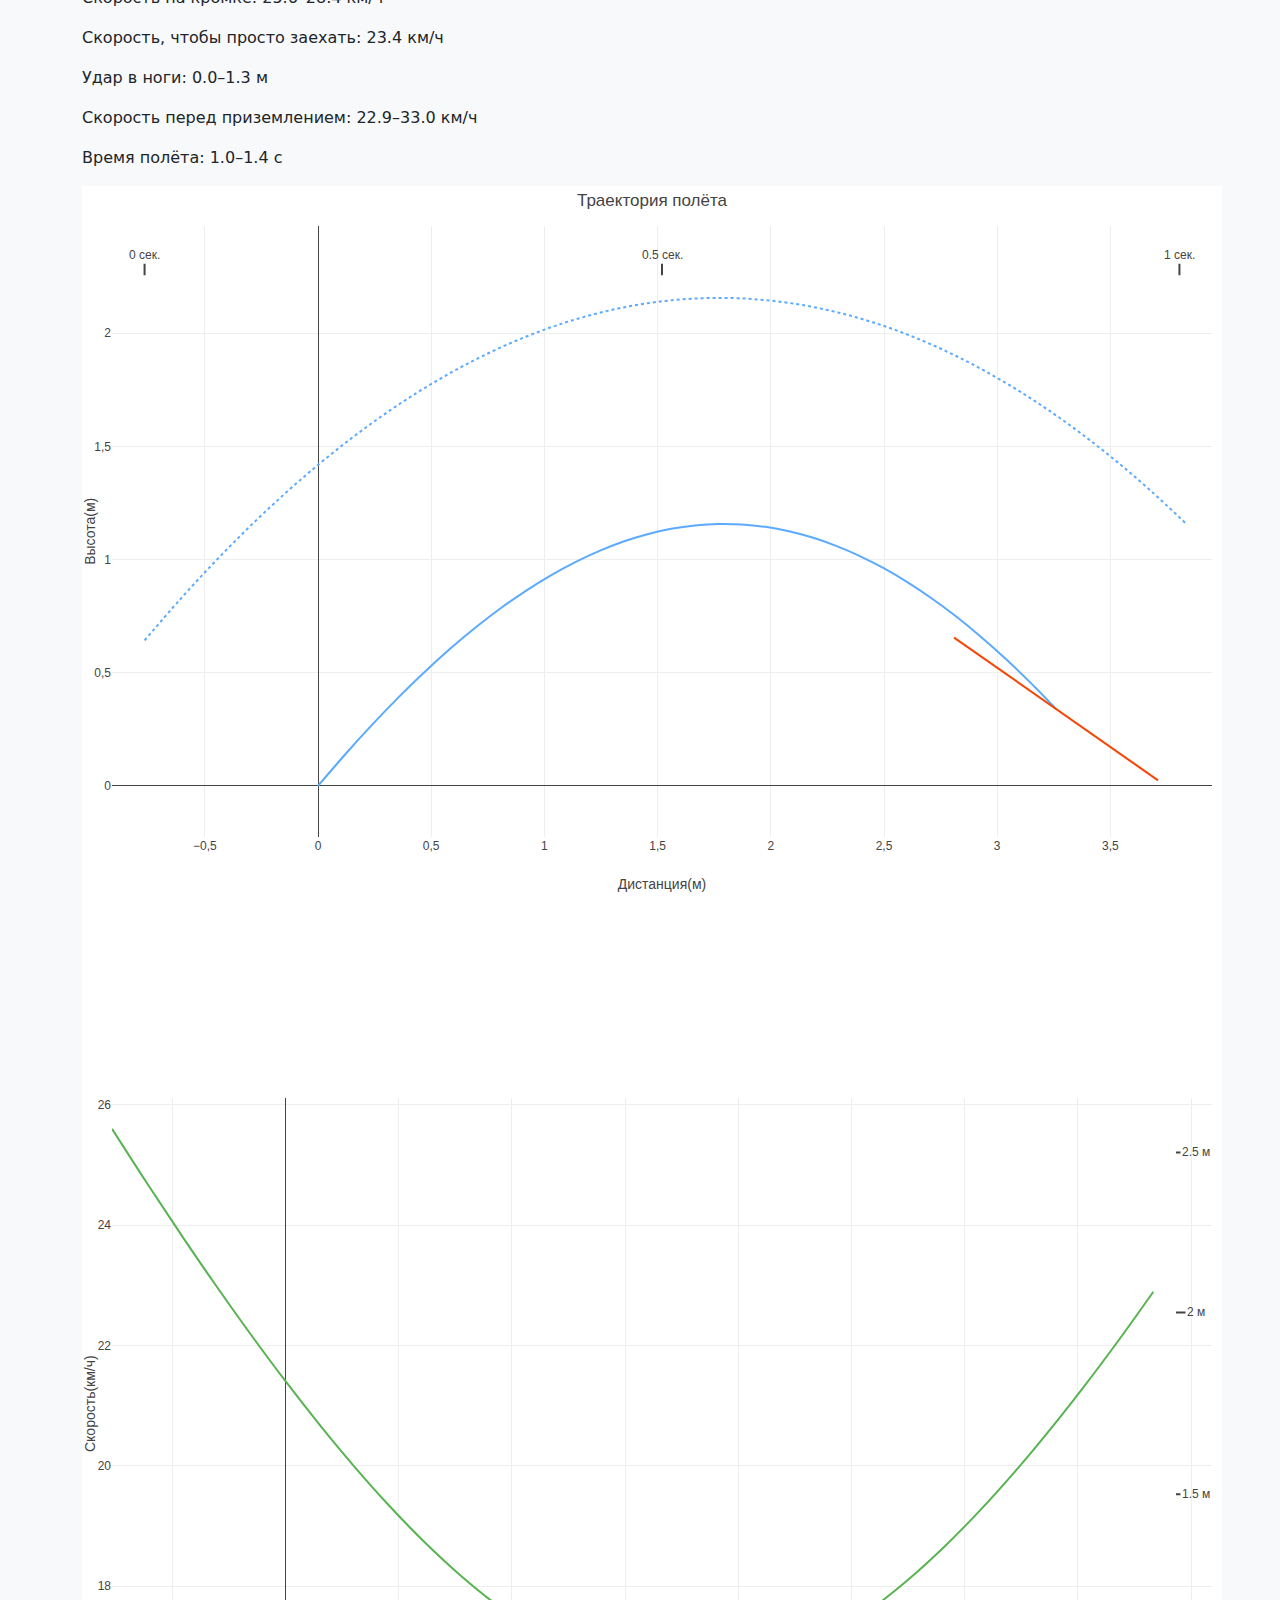
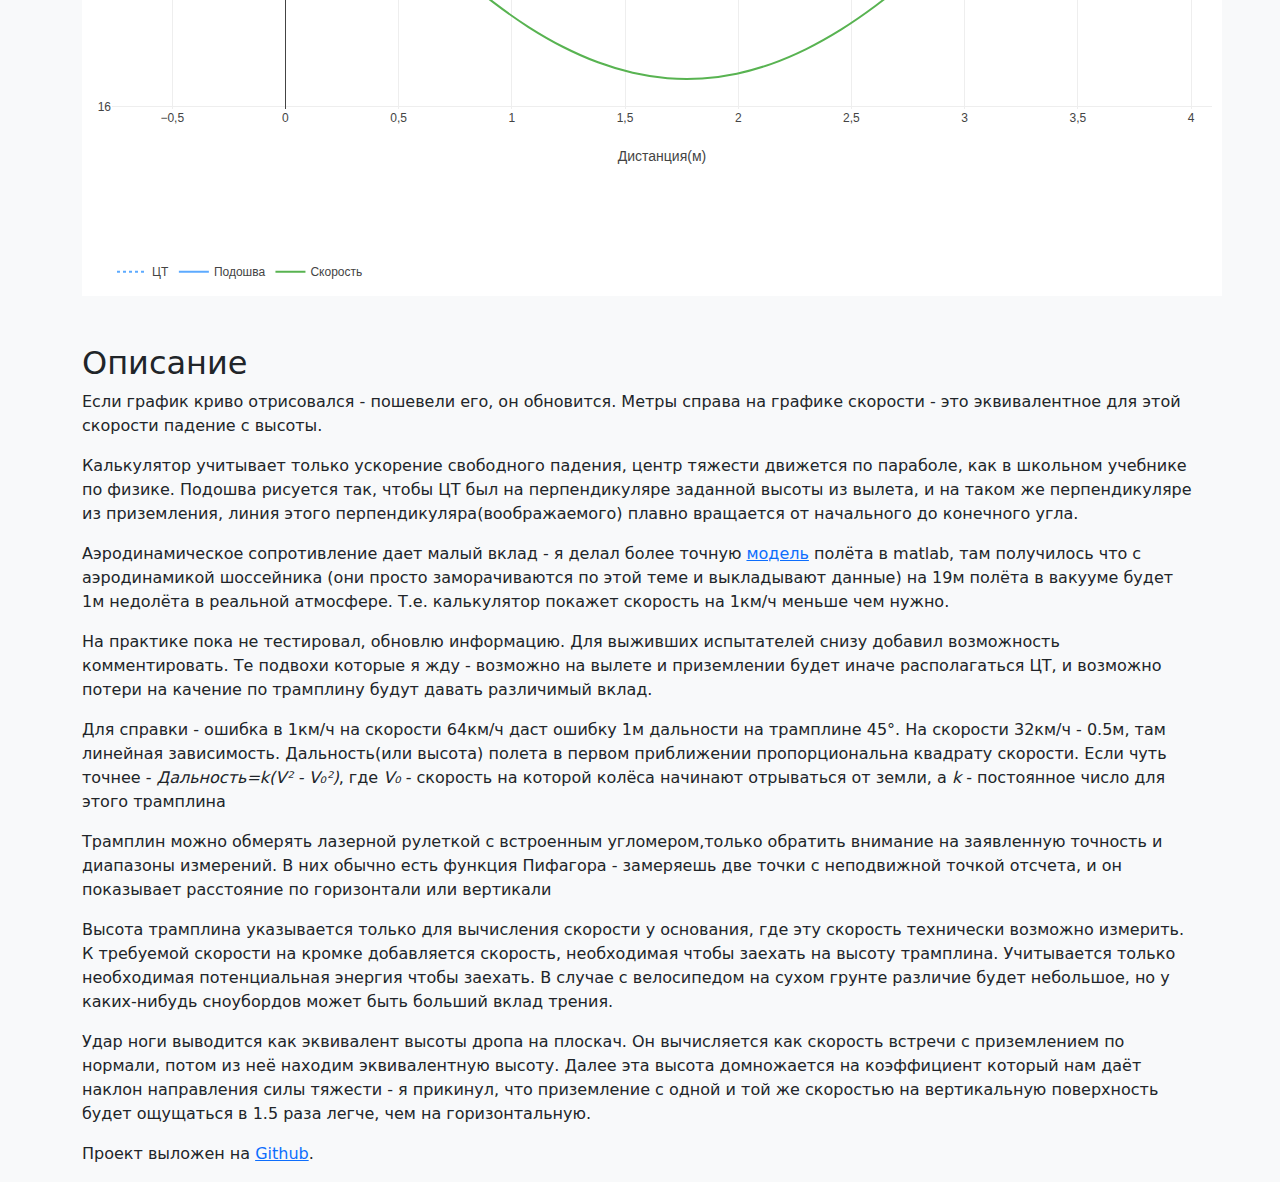
==== commit 8f067738: "Текстовый результат для максимальной траектории" ====
--- a/index.html
+++ b/index.html
@@ -16,40 +16,64 @@
         }, false);
 
         function calculate() {
-            let rampAngle       = input('rampAngle');
-            let landingAngle    = input('landingAngle');
-            let landingDistance = input('landingDistance');
-            let landingLevel    = input('landingLevel');
-            let rampHeight      = input('rampHeight');
-            let centerHeight    = input('centerHeight');
-
-            rampAngle       = toRadians(rampAngle);
-            landingAngle    = toRadians(landingAngle);
-
-            // центр тежести пролетает чуть больший путь, траекторию ищем для него
+            let rampAngle       = toRadians(input('rampAngle'));
+            let rampHeight      = input('rampHeight')/100;
+            let landingAngle    = toRadians(input('landingAngle'));
+            let landingDistance = input('landingDistance')/100;
+            let landingLevel    = input('landingLevel')/100;
+            let centerHeight    = input('centerHeight')/100;
+
+            // центр тяжести пролетает чуть больший путь, траекторию ищем для него
             let x = landingDistance + Math.sin(rampAngle)*centerHeight + Math.sin(landingAngle)*centerHeight;
             let y = landingLevel    - Math.cos(rampAngle)*centerHeight + Math.cos(landingAngle)*centerHeight;
 
-            // Сначала вычислим время, через падение с высоты, мне так проще
-            let h = x * Math.tan(rampAngle) - y;        // Высота от точки приземления, до точки где мы оказались бы без гравитации
-            let t = Math.sqrt(2*h/G);                   // Время падения с этой высоты, оно же общее время полёта
+            let t = getTime(x,y,rampAngle);
             // Потом из времени скорость
             let V = (x/t)/Math.cos(rampAngle);          // требуемую горизонтальную скорость делим на cos, получаем скорость на кромке
 
-            let footV = Math.sqrt(V**2 + 2*G*rampHeight); // Скорость у основания - добавили энергию чтобы забраться на трамплин
+            let footV = addHeight(V,rampHeight);
             let finalSpeed = Math.sqrt( (V*Math.cos(rampAngle))**2 + (V*Math.sin(rampAngle)-G*t)**2 );
-
-            let finalAngle  = Math.atan((V*Math.sin(rampAngle) - G*t)/(V*Math.cos(rampAngle))); //угол полёта в конце
-            let hitSpeed    = finalSpeed * Math.sin( -finalAngle - landingAngle);               // скорость по нормали к приземлению
-            let hit         = (hitSpeed**2/(2*G)) * (2/(3 - Math.cos(landingAngle)))            // вычисляем высоту падения, и корректируем с учетом угла силы тяжести
-
-            output('result_v',  V*3.6,          "км/ч");
-            output('result_vo', footV*3.6,      "км/ч, (высота разгонки — "+ speedToHeight(footV).toFixed(1) +" м)");
-            output('result_hit',hit,            "м");
-            output('result_t',  t,              "с");
-            output('result_vf', finalSpeed*3.6, "км/ч");
+            let hit = getHit(V,t,rampAngle,landingAngle);
+
+            // ------------ далее вторая траектория
+
+            let landingAngle2    = toRadians(input('landingAngle2'));
+            let landingDistance2 = input('landingDistance2')/100;
+            let landingLevel2    = input('landingLevel2')/100;
+
+            // центр тяжести пролетает чуть больший путь, траекторию ищем для него
+            let x2 = landingDistance + landingDistance2 + Math.sin(rampAngle)*centerHeight + Math.sin(landingAngle2)*centerHeight;
+            let y2 = landingLevel - landingLevel2    - Math.cos(rampAngle)*centerHeight + Math.cos(landingAngle2)*centerHeight;
+
+            let t2 = getTime(x2,y2,rampAngle);
+            let V2 = (x2/t2)/Math.cos(rampAngle);          // требуемую горизонтальную скорость делим на cos, получаем скорость на кромке
+            let footV2 = addHeight(V2,rampHeight);
+            let finalSpeed2 = Math.sqrt( (V2*Math.cos(rampAngle))**2 + (V2*Math.sin(rampAngle)-G*t2)**2 );
+            let hit2 = getHit(V2,t2,rampAngle,landingAngle2);
+
+            outputRange('result_base_speed', toKMH(footV), toKMH(footV2), "км/ч");
+            outputRange('result_acceleration_ramp_height', speedToHeight(footV), speedToHeight(footV2), "м");
+            outputRange('result_speed',  toKMH(V), toKMH(V2), "км/ч");
+            output('result_minimal_speed', toKMH(addHeight(0,rampHeight)), "км/ч");
+            outputRange('result_hit', hit, hit2, "м");
+            outputRange('result_time',  t, t2, "с");
+            outputRange('result_final_speed', toKMH(finalSpeed), toKMH(finalSpeed2), "км/ч");
 
             drawCharts(rampAngle,landingAngle,centerHeight,x,V);
+        }
+
+        function getTime(x,y,rampAngle) {
+            let h = x * Math.tan(rampAngle) - y;        // Высота от точки приземления, до точки где мы оказались бы без гравитации
+            return Math.sqrt(2*h/G);                    // Время падения с этой высоты, оно же общее время полёта
+        }
+
+        function getHit(speed, time, rampAngle, landingAngle) {
+            let horizontalSpeed = speed*Math.cos(rampAngle);
+            let finalVerticalSpeed = speed*Math.sin(rampAngle) - G*time;
+            let finalAngle = Math.atan( finalVerticalSpeed / horizontalSpeed );         //угол полёта в конце
+            let finalSpeed = Math.sqrt(horizontalSpeed**2 + finalVerticalSpeed**2);
+            let hitSpeed = finalSpeed * Math.sin( -finalAngle - landingAngle);          // скорость по нормали к приземлению
+            return (hitSpeed**2/(2*G)) * (2/(3 - Math.cos(landingAngle)))               // вычисляем высоту падения, и корректируем с учетом угла силы тяжести
         }
 
         function drawCharts(rampAngle,landingAngle,centerHeight,CMDistance,V){
@@ -301,11 +325,11 @@
             <h5 class="mb-3">Геометрия вылета</h4>
             <div class="mb-3">
                 <label for="rampAngle" class="form-label">Угол вылета в градусах</label>
-                <input type="number" class="form-control" id="rampAngle" value="54">
-            </div>
-            <div class="mb-3">
-                <label for="rampHeight" class="form-label">Высота кромки вылета над основанием, где измеряем скорость, метры</label>
-                <input type="number" class="form-control" id="rampHeight" value="2">
+                <input type="number" class="form-control" id="rampAngle" value="50">
+            </div>
+            <div class="mb-3">
+                <label for="rampHeight" class="form-label">Высота кромки вылета над основанием, где измеряем скорость, сантиметры</label>
+                <input type="number" class="form-control" id="rampHeight" value="215">
             </div>
         </div>
 
@@ -313,16 +337,32 @@
             <h5 class="mb-3">Ближняя точка приземления</h4>
             <div class="mb-3">
                 <label for="landingAngle" class="form-label">Угол приземления в градусах</label>
-                <input type="number" class="form-control" id="landingAngle" value="20">
-            </div>
-            <div class="mb-3">
-                <label for="landingDistance" class="form-label">Расстояние по горизонтали от вылета до приземления, метры</label>
-                <input type="number" class="form-control" id="landingDistance" value="5">
-            </div>
-            <div class="mb-3">
-                <label for="landingLevel" class="form-label">Высота точки приземления относительно точки вылета, метры</label>
-                <input type="number" class="form-control" id="landingLevel" value="-1">
+                <input type="number" class="form-control" id="landingAngle" value="35">
+            </div>
+            <div class="mb-3">
+                <label for="landingDistance" class="form-label">Расстояние по горизонтали от вылета до приземления, сантиметры</label>
+                <input type="number" class="form-control" id="landingDistance" value="326">
+            </div>
+            <div class="mb-3">
+                <label for="landingLevel" class="form-label">Высота точки приземления относительно точки вылета, сантиметры</label>
+                <input type="number" class="form-control" id="landingLevel" value="34">
                 <div class="form-text">Отрицательно если приземление ниже</div>
+            </div>
+        </div>
+
+        <div class="block">
+            <h5 class="mb-3">Дальняя точка приземления</h4>
+            <div class="mb-3">
+                <label for="landingAngle2" class="form-label">Угол приземления в градусах</label>
+                <input type="number" class="form-control" id="landingAngle2" value="22">
+            </div>
+            <div class="mb-3">
+                <label for="landingDistance2" class="form-label">Расстояние по горизонтали от ближней до дальней точки приземления, сантиметры</label>
+                <input type="number" class="form-control" id="landingDistance2" value="267">
+            </div>
+            <div class="mb-3">
+                <label for="landingLevel2" class="form-label">Расстояние по вертикали от ближней до дальней точки приземления, сантиметры</label>
+                <input type="number" class="form-control" id="landingLevel2" value="175">
             </div>
         </div>
 
@@ -335,8 +375,8 @@
         <div class="block collapse" id="bike_geometry">
             <h5 class="mb-3">Геометрия велосипеда</h4>
             <div class="mb-3">
-                <label for="centerHeight" class="form-label">Высота центра тяжести от покрытия(м)</label>
-                <input type="number" class="form-control" id="centerHeight" value="1">
+                <label for="centerHeight" class="form-label">Высота центра тяжести от покрытия (см)</label>
+                <input type="number" class="form-control" id="centerHeight" value="100">
             </div>
         </div>
         <button type="button" class="btn btn-primary" onclick="calculate();">Вычислить</button>
@@ -344,11 +384,13 @@
 
     <h2 class="mt-5">Результаты</h2>
 
-    <div class="mt-3"> Минимальная скорость на кромке: <span id="result_v"></span></div>
-    <div class="mt-3"> Минимальная скорость у основания: <span id="result_vo"></span></div>
+    <div class="mt-3"> Скорость у основания: <span id="result_base_speed"></span></div>
+    <div class="mt-3"> Высота разгонки над основанием: <span id="result_acceleration_ramp_height"></span></div>
+    <div class="mt-3"> Скорость на кромке: <span id="result_speed"></span></div>
+    <div class="mt-3"> Скорость, чтобы просто заехать: <span id="result_minimal_speed"></span></div>
     <div class="mt-3"> Удар в ноги: <span id="result_hit"></span></div>
-    <div class="mt-3"> Скорость перед приземлением: <span id="result_vf"></span></div>
-    <div class="mt-3 mb-3"> Время полёта: <span id="result_t"></span></div>
+    <div class="mt-3"> Скорость перед приземлением: <span id="result_final_speed"></span></div>
+    <div class="mt-3 mb-3"> Время полёта: <span id="result_time"></span></div>
 
     <div id="chart" class="mb-5"></div>
 
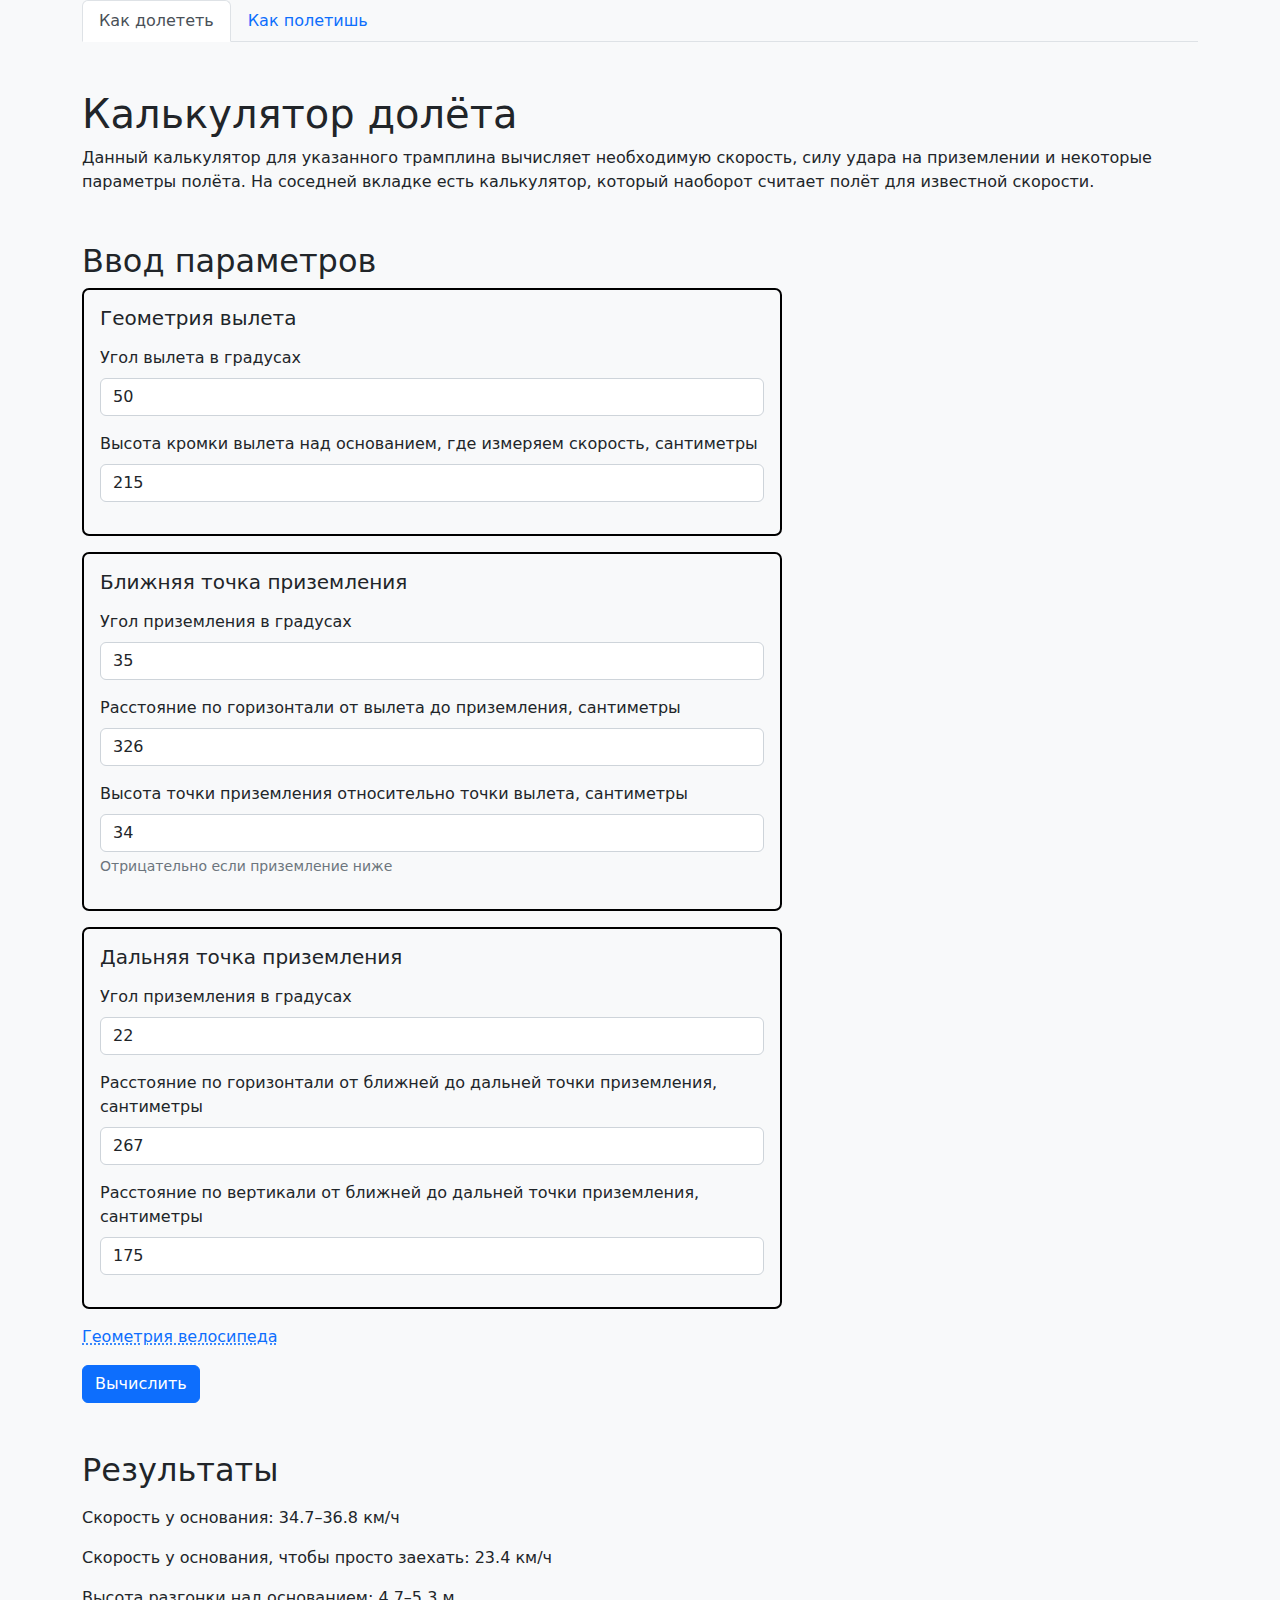
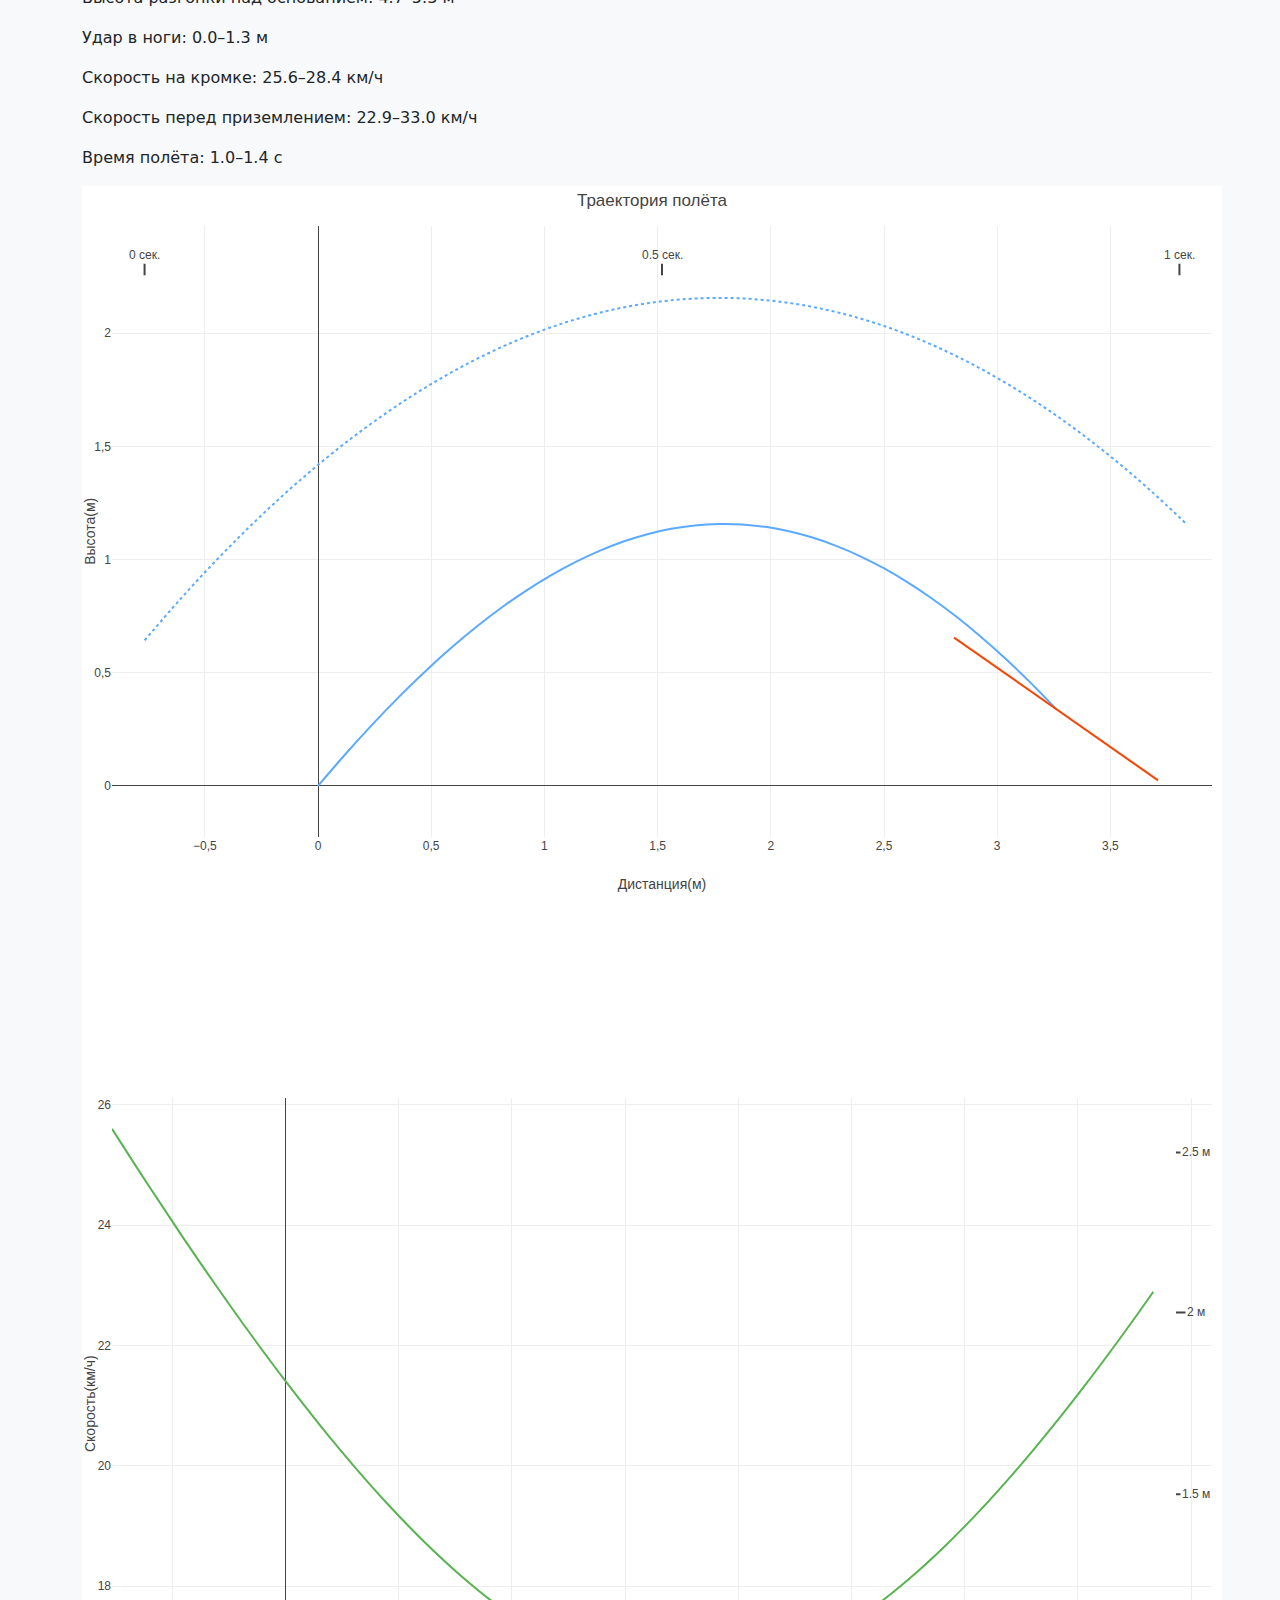
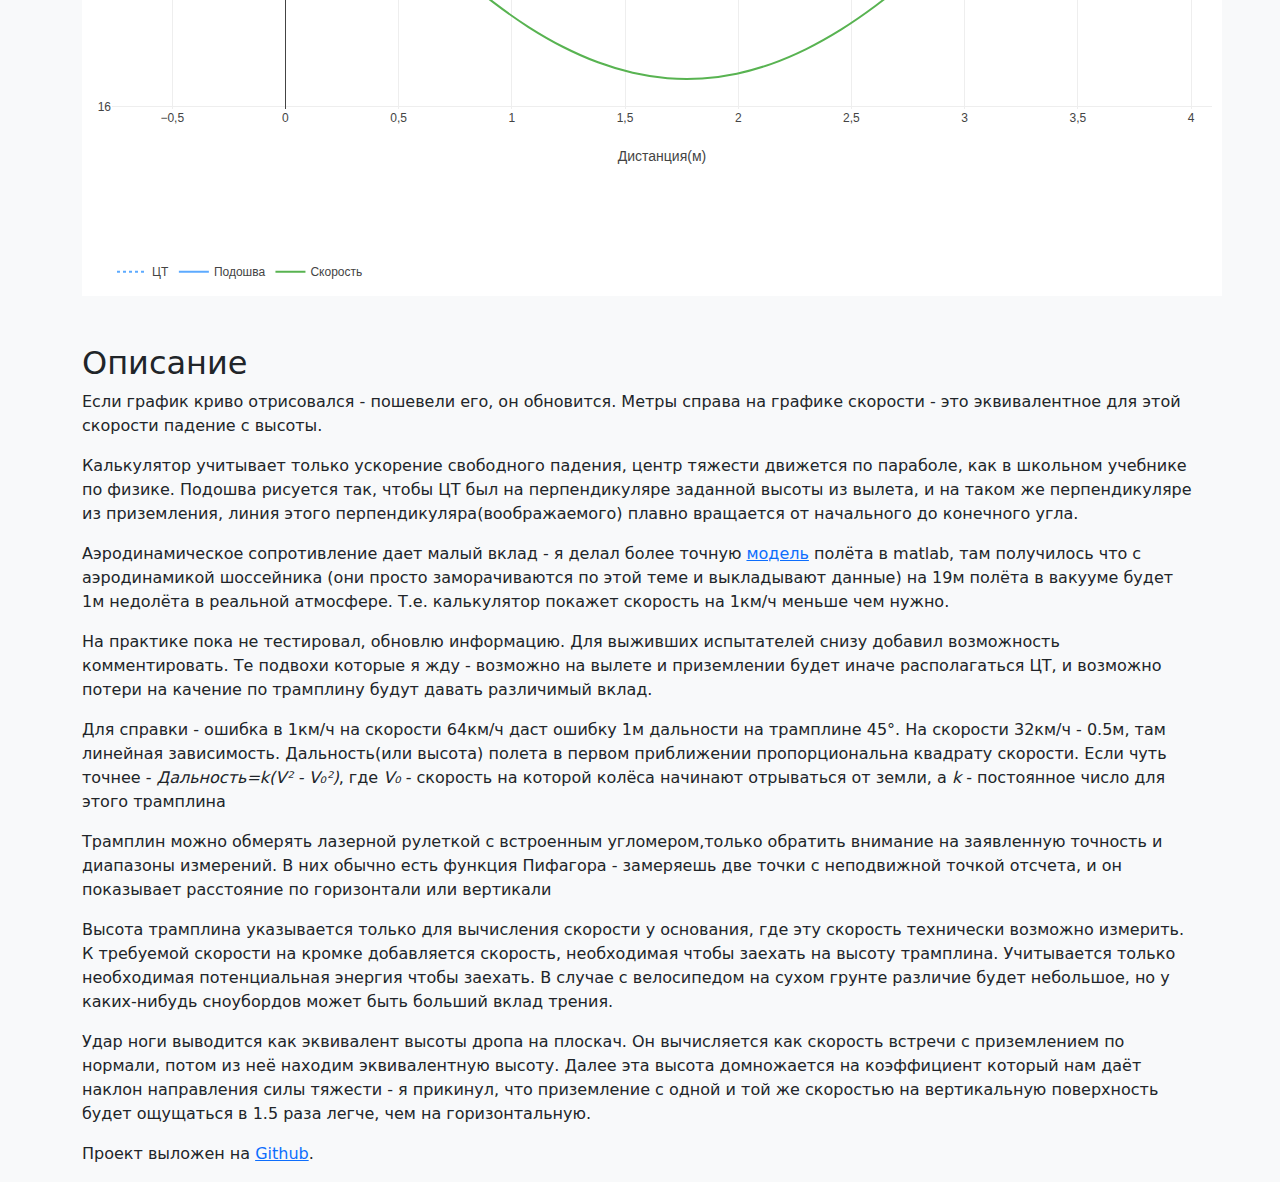
==== commit 4d95a3c0: "В отрисовке графиков разбил полотно на несколько функций" ====
--- a/index.html
+++ b/index.html
@@ -76,37 +76,105 @@
             return (hitSpeed**2/(2*G)) * (2/(3 - Math.cos(landingAngle)))               // вычисляем высоту падения, и корректируем с учетом угла силы тяжести
         }
 
+        // Возвращает траекторию для центра массы с скоростями и временем
+        function Trajectory(speed, distance, rampAngle, centerHeight) {
+            this.xs = [];
+            this.ys = [];
+            this.times = [];
+            this.speeds = [];
+            const steps = 30;
+
+            let x0 = -Math.sin(rampAngle)*centerHeight;
+            let y0 = Math.cos(rampAngle)*centerHeight;
+            let horizontalSpeed = speed * Math.cos(rampAngle);
+            let verticalSpeed0 = speed * Math.sin(rampAngle);
+
+            for(let i = 0; i <= steps; i++){
+                let tmpX = (i/steps)*distance;
+                this.xs.push( x0 + tmpX);
+
+                let time = tmpX/horizontalSpeed;
+                this.times.push(time);
+
+                let yWithoutGravity = y0 + Math.tan(rampAngle)*tmpX;
+                this.ys.push( yWithoutGravity - (G/2)*(time**2) );
+
+                let verticalSpeed = verticalSpeed0 - G*(tmpX/horizontalSpeed);
+                this.speeds.push( vectorLength(verticalSpeed, horizontalSpeed) );
+            }
+        }
+
+        function TrajectoryFoot(trajectory, rampAngle, landingAngle, centerHeight) {
+            this.xs = [];
+            this.ys = [];
+            this.times = trajectory.times;
+            this.speeds = trajectory.speeds;
+
+            let count = trajectory.xs.length;
+            for (let i=0; i<count; i++){
+                console.log(i/(count-1));
+                let currentAngle = rampAngle + (i/(count-1))*(-landingAngle - rampAngle);
+                this.xs.push(trajectory.xs[i] + Math.sin(currentAngle)*centerHeight );
+                this.ys.push(trajectory.ys[i] - Math.cos(currentAngle)*centerHeight);
+            }
+        }
+
         function drawCharts(rampAngle,landingAngle,centerHeight,CMDistance,V){
-            let steps   = 30;
-            let xs = [], ys = [], ts = [], xsFoot = [], ysFoot = [], speeds = [], tmpX, curAngle, Vvert, tmpV;
-
+            let tr = new Trajectory(V, CMDistance, rampAngle, centerHeight);
+            let trFoot = new TrajectoryFoot(tr, rampAngle, landingAngle, centerHeight)
+
+
+            let minV = Math.min.apply(null, tr.speeds);
+            let maxV = Math.max.apply(null, tr.speeds);
             let Vhor    = V * Math.cos(rampAngle);                              // Горизонтальная и начальная вертикальная скорость
             let Vvert0  = V * Math.sin(rampAngle);
-            let minV    = V;
-            let maxV    = Vhor;
-
-            for(let i = 0; i <= steps; i++){
-                tmpX        = (i/steps)*CMDistance;
-                xs.push( -Math.sin(rampAngle)*centerHeight + tmpX);
-                ys.push(Math.tan(rampAngle)*tmpX - (G/2)*((tmpX**2)/((V*Math.cos(rampAngle))**2)) + Math.cos(rampAngle)*centerHeight);
-                ts.push(Math.round(tmpX/Vhor*100)/100);
-
-                Vvert   = Vvert0 - G*(tmpX/Vhor);
-                tmpV    = Math.sqrt(Vhor**2 + Vvert**2);
-                speeds.push(tmpV*3.6 );
-                minV    = Math.min( minV,tmpV);
-                maxV    = Math.max( maxV,tmpV);
-
-                curAngle    = rampAngle + (tmpX/CMDistance)*(-landingAngle - rampAngle);
-                xsFoot.push(xs.at(-1) + Math.sin(curAngle)*centerHeight);
-                ysFoot.push(ys.at(-1) - Math.cos(curAngle)*centerHeight)
+            let annotations = getAnnotations(rampAngle, centerHeight, Vvert0, Vhor, minV, maxV, CMDistance);
+
+            let trajectoryCG = lineCenterGravity(tr);
+            let trajectoryFoot = lineFoot(trFoot);
+
+            let landing = landingLine(trFoot.xs.at(-1), trFoot.ys.at(-1), landingAngle);
+            let speed = lineSpeed(tr);
+
+            let width   = document.getElementById('mainContainer').scrollWidth;
+            let layout  = getLayout(width, annotations);
+
+            let config = {
+                scrollZoom: true,
+                locale: 'ru',
+                displaylogo: false,
+                responsive: true,
             }
 
-            let annotations = getAnnotations(rampAngle, centerHeight, Vvert0, Vhor, minV, maxV, CMDistance);
-
-            let trajectoryCG = {
-                x: xs,
-                y: ys,
+            Plotly.newPlot("chart", [trajectoryCG, trajectoryFoot, landing,speed], layout ,config);
+        }
+
+        function lineSpeed(trajectory) {
+            return {
+                x: trajectory.xs,
+                y: trajectory.speeds.map(toKMH),
+                mode: 'lines',
+                name: 'Скорость',
+                line: {
+                    shape: 'spline',
+                    dash: 'lines',
+                    color: 'rgb(88, 179, 81)',
+                    width: 2,
+                },
+                yaxis: 'y2',
+                xaxis: 'x2',
+                hovertemplate:  "<b>Скорость</b><br>" +
+                                "Скорость: %{y:.2f} км/ч<br>" +
+                                "Дальность: %{x:.2f} м<br>" +
+                                "Время: %{text} с<extra></extra>",
+                text: trajectory.times.map((num) => round(num,2)),
+            };
+        }
+
+        function lineCenterGravity(trajectory) {
+            return {
+                x: trajectory.xs,
+                y: trajectory.ys,
                 mode: 'lines',
                 name: 'ЦТ',
                 line: {
@@ -119,12 +187,14 @@
                                 "Дальность: %{x:.2f} м<br>" +
                                 "Высота: %{y:.2f} м<br>" +
                                 "Время: %{text} с<extra></extra>",
-                text: ts,
+                text: trajectory.times.map((num) => round(num,2)),
             };
-
-            let trajectoryFoot = {
-                x: xsFoot,
-                y: ysFoot,
+        }
+
+        function lineFoot(trajectory) {
+            return {
+                x: trajectory.xs,
+                y: trajectory.ys,
                 name: 'Подошва',
                 mode: 'lines',
                 line: {
@@ -135,12 +205,15 @@
                                 "Дальность: %{x:.2f} м<br>" +
                                 "Высота: %{y:.2f} м<br>" +
                                 "Время: %{text} с<extra></extra>",
-                text: ts,
+                text: trajectory.times.map((num) => round(num,2)),
             };
-
-            let landing = {
-                x: [xsFoot.at(-1) - Math.cos(landingAngle)*0.55,  xsFoot.at(-1),  xsFoot.at(-1) + Math.cos(landingAngle)*0.55],
-                y: [ysFoot.at(-1) + Math.sin(landingAngle)*0.55,  ysFoot.at(-1),  ysFoot.at(-1) - Math.sin(landingAngle)*0.55],
+        }
+
+        function landingLine(x, y, angle) {
+            let len = 0.55;
+            return {
+                x: [x - Math.cos(angle)*len,  x,  x + Math.cos(angle)*len],
+                y: [y + Math.sin(angle)*len,  y,  y - Math.sin(angle)*len],
                 mode: 'lines',
                 name: 'Приземление',
                 showlegend: false,
@@ -148,38 +221,6 @@
                     color: 'rgb(243, 71, 5)',
                 },
             };
-
-            let speed = {
-                x: xs,
-                y: speeds,
-                mode: 'lines',
-                name: 'Скорость',
-                line: {
-                    shape: 'spline',
-                    dash: 'lines',
-                    color: 'rgb(88, 179, 81)',
-                    width: 2,
-                },
-                yaxis: 'y2',
-                xaxis: 'x2',
-                hovertemplate:  "<b>Скорость</b><br>" +
-                                "Скорость: %{y:.2f} км/ч<br>" +
-                                "Дальность: %{x:.2f} м<br>" +
-                                "Время: %{text} с<extra></extra>",
-                text: ts,
-            };
-
-            let width   = document.getElementById('mainContainer').scrollWidth;
-            let layout  = getLayout(width, annotations);
-
-            let config = {
-                scrollZoom: true,
-                locale: 'ru',
-                displaylogo: false,
-                responsive: true,
-            }
-
-            Plotly.newPlot("chart", [trajectoryCG, trajectoryFoot, landing,speed], layout ,config);
         }
 
         // Функция рисует на графике метки с секундами и эквивалентной высотой
@@ -385,10 +426,10 @@
     <h2 class="mt-5">Результаты</h2>
 
     <div class="mt-3"> Скорость у основания: <span id="result_base_speed"></span></div>
+    <div class="mt-3"> Скорость у основания, чтобы просто заехать: <span id="result_minimal_speed"></span></div>
     <div class="mt-3"> Высота разгонки над основанием: <span id="result_acceleration_ramp_height"></span></div>
+    <div class="mt-3"> Удар в ноги: <span id="result_hit"></span></div>
     <div class="mt-3"> Скорость на кромке: <span id="result_speed"></span></div>
-    <div class="mt-3"> Скорость, чтобы просто заехать: <span id="result_minimal_speed"></span></div>
-    <div class="mt-3"> Удар в ноги: <span id="result_hit"></span></div>
     <div class="mt-3"> Скорость перед приземлением: <span id="result_final_speed"></span></div>
     <div class="mt-3 mb-3"> Время полёта: <span id="result_time"></span></div>
 
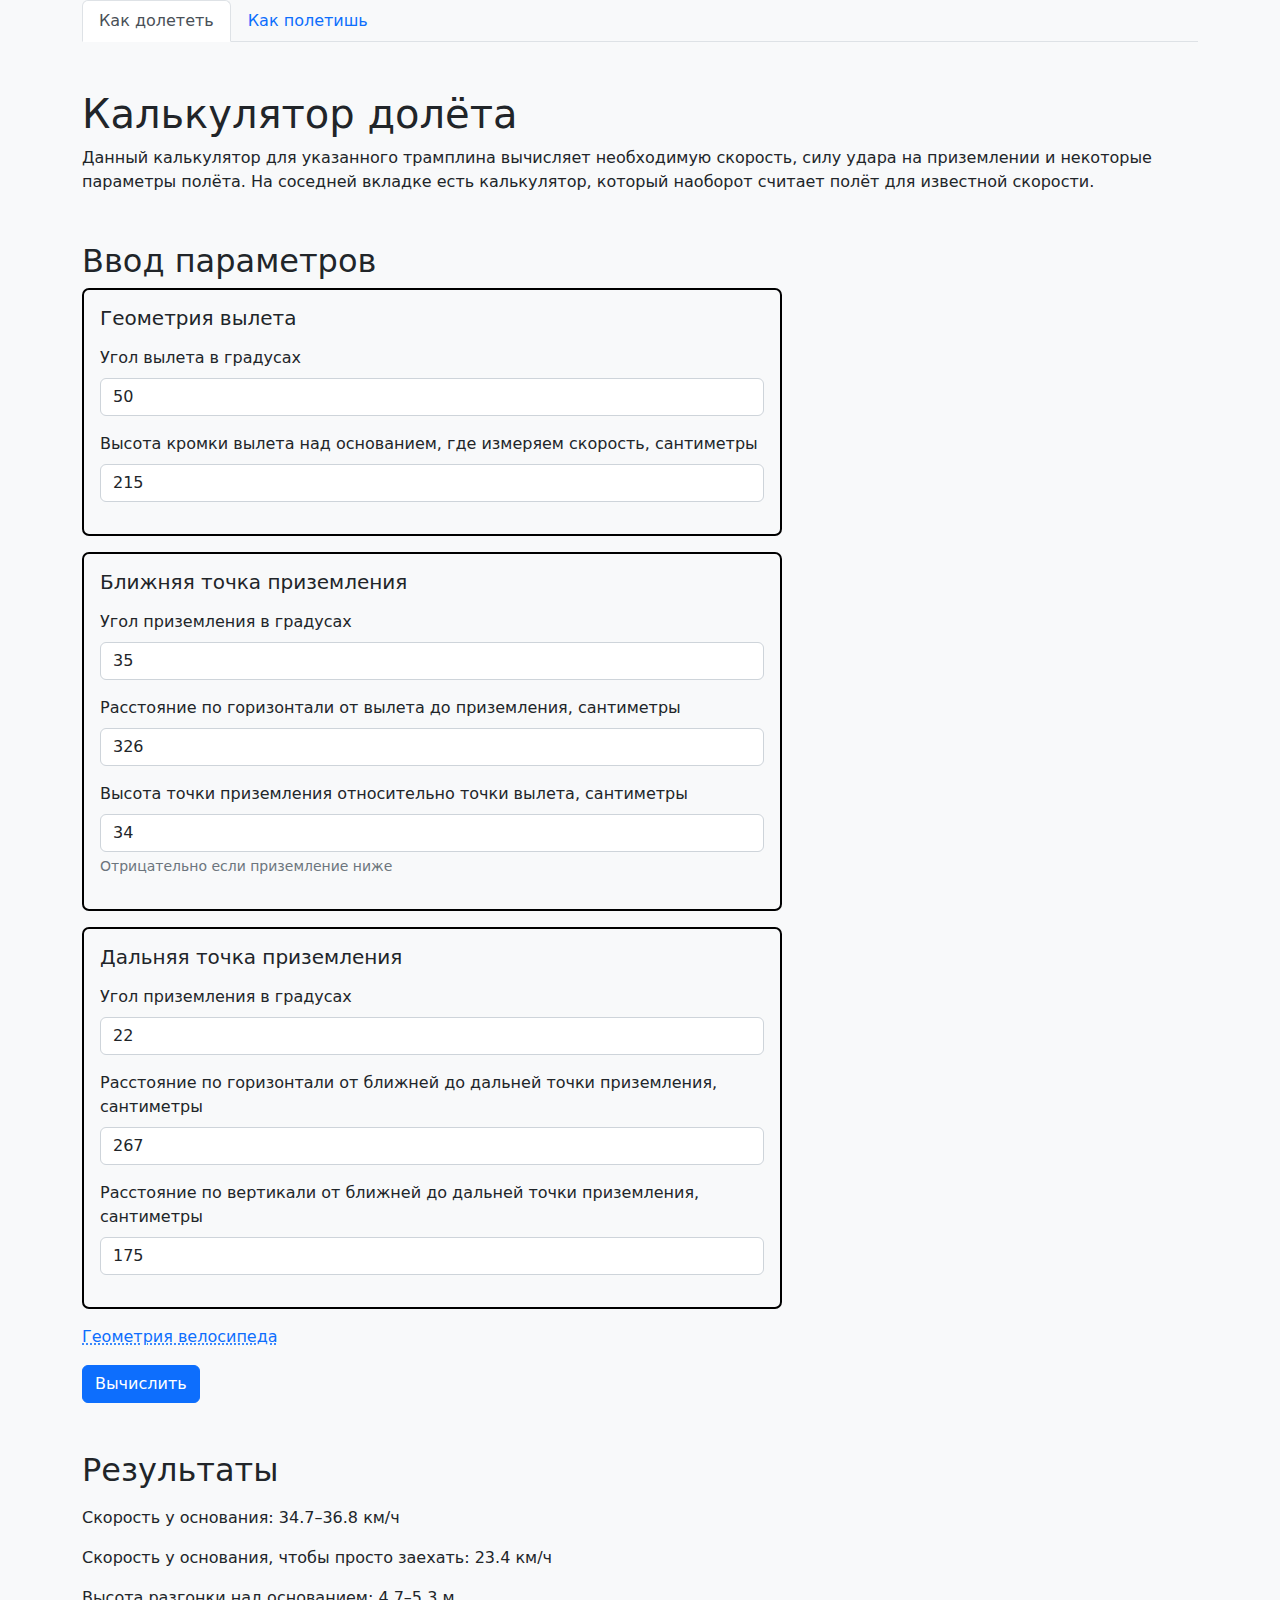
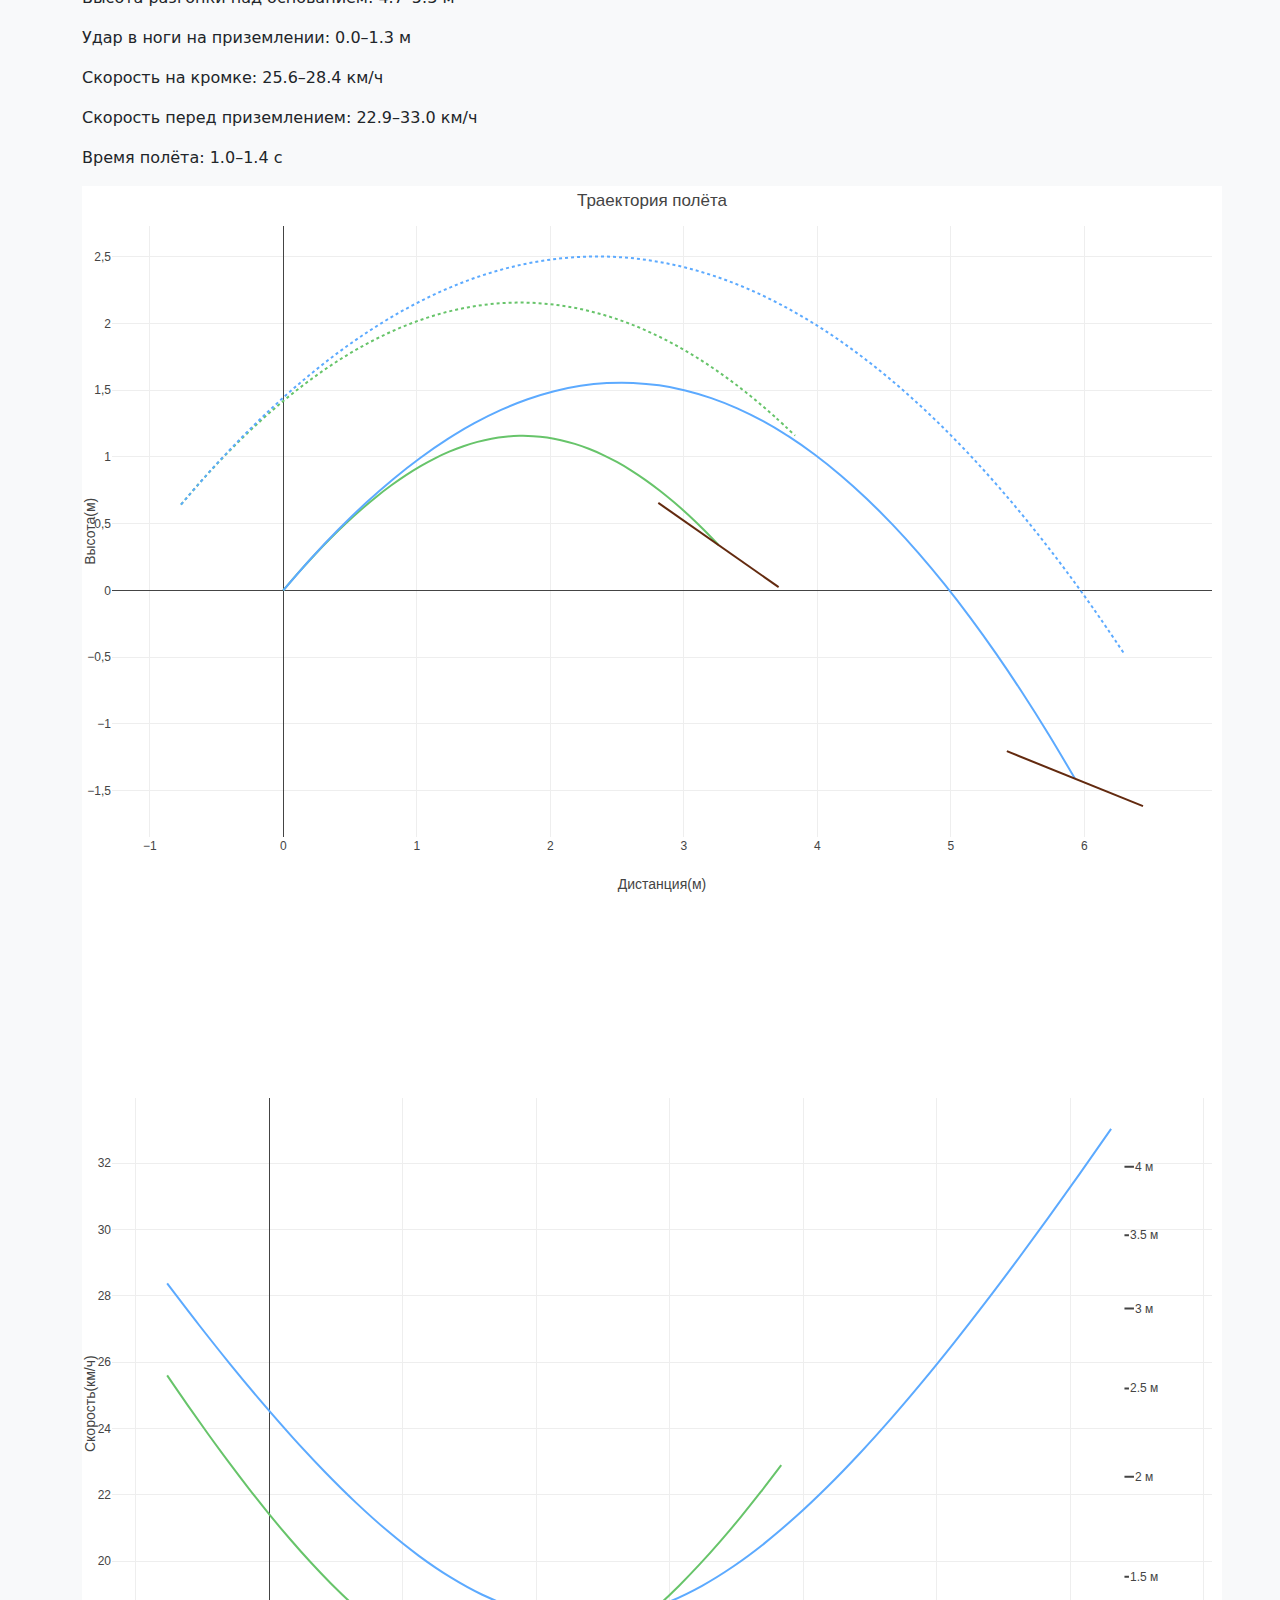
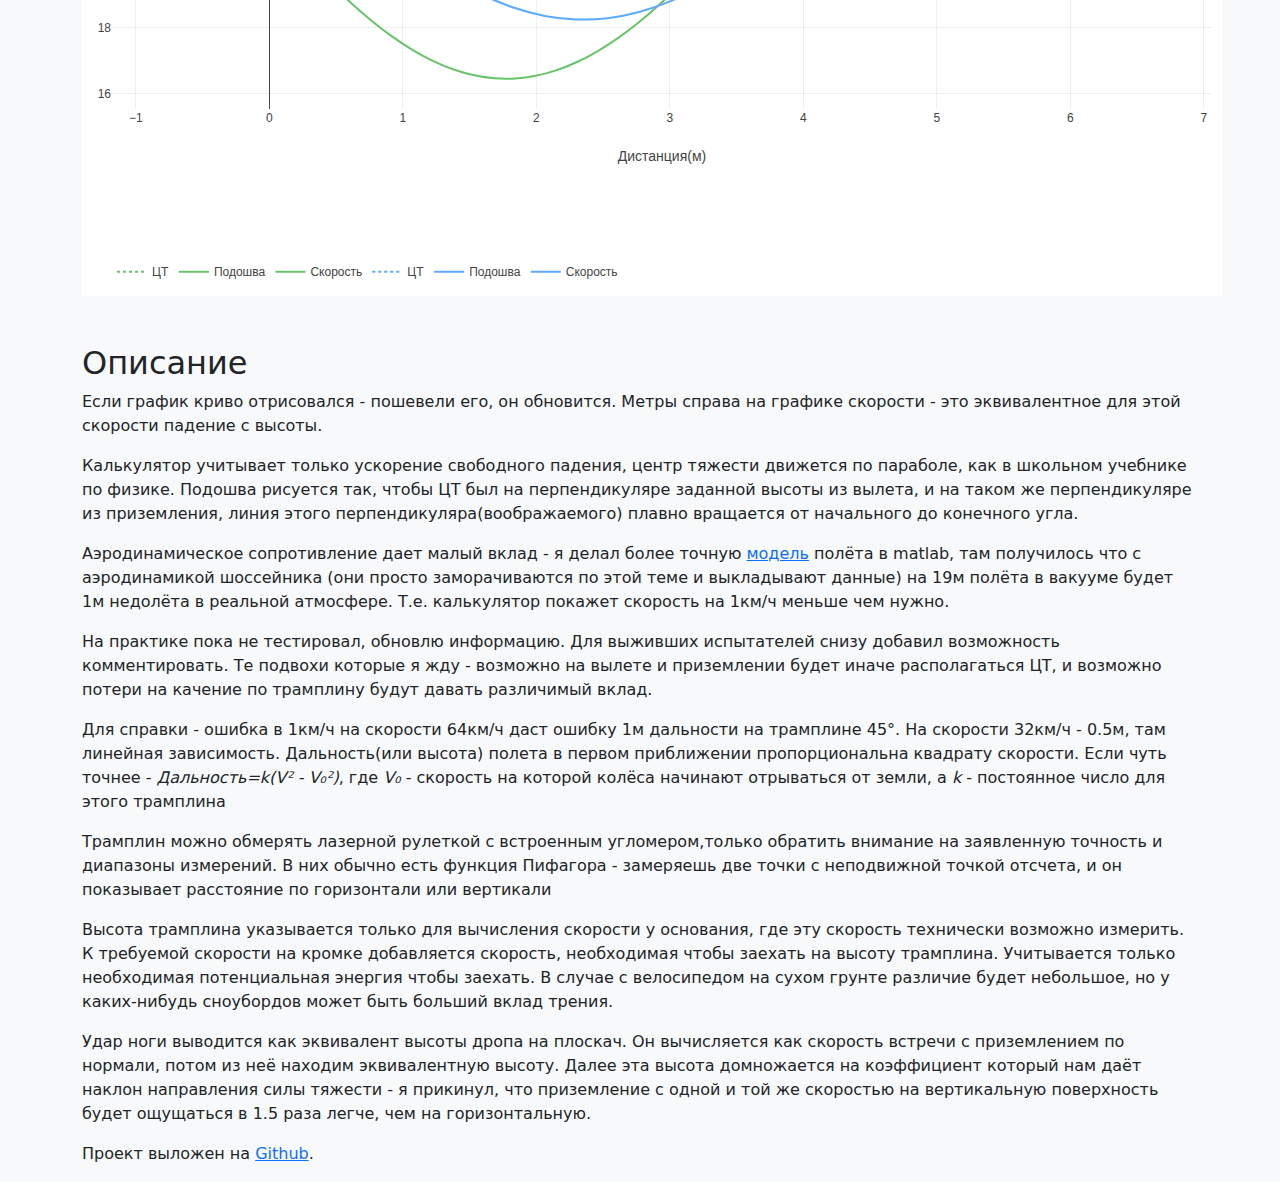
==== commit 9dcc8f66: "График для двух траекторий" ====
--- a/index.html
+++ b/index.html
@@ -59,7 +59,7 @@
             outputRange('result_time',  t, t2, "с");
             outputRange('result_final_speed', toKMH(finalSpeed), toKMH(finalSpeed2), "км/ч");
 
-            drawCharts(rampAngle,landingAngle,centerHeight,x,V);
+            drawCharts(rampAngle,landingAngle,centerHeight,x,V,V2, x2,landingAngle2);
         }
 
         function getTime(x,y,rampAngle) {
@@ -119,22 +119,32 @@
             }
         }
 
-        function drawCharts(rampAngle,landingAngle,centerHeight,CMDistance,V){
+        function drawCharts(rampAngle,landingAngle,centerHeight,CMDistance,V,V2, CMDistance2,landingAngle2){
             let tr = new Trajectory(V, CMDistance, rampAngle, centerHeight);
             let trFoot = new TrajectoryFoot(tr, rampAngle, landingAngle, centerHeight)
 
 
+            let lines = [];
+
+            let colorMin = 'rgb(103, 196, 106)';
+            lines.push( lineCenterGravity(tr, colorMin) );
+            lines.push( lineFoot(trFoot, colorMin) );
+            lines.push( landingLine(trFoot.xs.at(-1), trFoot.ys.at(-1), landingAngle) );
+            lines.push( lineSpeed(tr, colorMin) )
+
+            let tr2 = new Trajectory(V2, CMDistance2, rampAngle, centerHeight);
+            let trFoot2 = new TrajectoryFoot(tr2, rampAngle, landingAngle2, centerHeight)
+
+            let colorMax = 'rgb(92, 170, 255)';
+            lines.push( lineCenterGravity(tr2,colorMax) );
+            lines.push( lineFoot(trFoot2, colorMax) );
+            lines.push( landingLine(trFoot2.xs.at(-1), trFoot2.ys.at(-1), landingAngle2) );
+            lines.push( lineSpeed(tr2, colorMax) )
+
             let minV = Math.min.apply(null, tr.speeds);
-            let maxV = Math.max.apply(null, tr.speeds);
-            let Vhor    = V * Math.cos(rampAngle);                              // Горизонтальная и начальная вертикальная скорость
-            let Vvert0  = V * Math.sin(rampAngle);
-            let annotations = getAnnotations(rampAngle, centerHeight, Vvert0, Vhor, minV, maxV, CMDistance);
-
-            let trajectoryCG = lineCenterGravity(tr);
-            let trajectoryFoot = lineFoot(trFoot);
-
-            let landing = landingLine(trFoot.xs.at(-1), trFoot.ys.at(-1), landingAngle);
-            let speed = lineSpeed(tr);
+            let maxV = Math.max.apply(null, tr2.speeds);
+            let xMax = Math.max.apply(null, tr2.xs);
+            let annotations = getAnnotations(minV, maxV, xMax);
 
             let width   = document.getElementById('mainContainer').scrollWidth;
             let layout  = getLayout(width, annotations);
@@ -146,10 +156,10 @@
                 responsive: true,
             }
 
-            Plotly.newPlot("chart", [trajectoryCG, trajectoryFoot, landing,speed], layout ,config);
-        }
-
-        function lineSpeed(trajectory) {
+            Plotly.newPlot("chart", lines, layout ,config);
+        }
+
+        function lineSpeed(trajectory,color) {
             return {
                 x: trajectory.xs,
                 y: trajectory.speeds.map(toKMH),
@@ -158,7 +168,7 @@
                 line: {
                     shape: 'spline',
                     dash: 'lines',
-                    color: 'rgb(88, 179, 81)',
+                    color: color,
                     width: 2,
                 },
                 yaxis: 'y2',
@@ -171,7 +181,7 @@
             };
         }
 
-        function lineCenterGravity(trajectory) {
+        function lineCenterGravity(trajectory, color) {
             return {
                 x: trajectory.xs,
                 y: trajectory.ys,
@@ -180,7 +190,7 @@
                 line: {
                     shape: 'spline',
                     dash: 'dot',
-                    color: 'rgb(92, 170, 255)',
+                    color: color,
                     width: 2,
                 },
                 hovertemplate:  "<b>ЦТ</b><br>" +
@@ -191,7 +201,7 @@
             };
         }
 
-        function lineFoot(trajectory) {
+        function lineFoot(trajectory, color) {
             return {
                 x: trajectory.xs,
                 y: trajectory.ys,
@@ -199,7 +209,7 @@
                 mode: 'lines',
                 line: {
                     shape: 'spline',
-                    color: 'rgb(92, 170, 255)',
+                    color: color,
                 },
                 hovertemplate:  "<b>Подошва</b><br>" +
                                 "Дальность: %{x:.2f} м<br>" +
@@ -218,33 +228,16 @@
                 name: 'Приземление',
                 showlegend: false,
                 line: {
-                    color: 'rgb(243, 71, 5)',
+                    color: 'rgb(99, 42, 15)',
                 },
             };
         }
 
         // Функция рисует на графике метки с секундами и эквивалентной высотой
-        function getAnnotations(rampAngle, centerHeight, Vvert0, Vhor, minV, maxV, CMDistance){
+        function getAnnotations( minV, maxV, xMax){
             let annotations = [];
-            let curT        = 0;
-            let annoY       = Math.cos(rampAngle)*centerHeight + Vvert0**2/(2*G) + 0.1;
-            let X0          = -Math.sin(rampAngle)*centerHeight;
-            do{                                                                     // надписи с секундами
-                annotations.push({
-                    x: X0 + curT*Vhor ,
-                    y: annoY,
-                    xref: 'x',
-                    yref: 'y',
-                    text: curT + ' сек.',
-                    showarrow: true,
-                    arrowhead: 0,
-                    ax: 0,
-                    ay: -20
-                });
-                curT += 0.5;
-            }while(curT*Vhor <= CMDistance)
-
-            let annoX   = CMDistance + X0 + 0.1;                                    // надписи с метрами
+
+            let annoX   = xMax + 0.1;                                    // надписи с метрами
             let H       = Math.ceil(minV**2/(2*G)*2)/2;
             while(Math.sqrt(2*G*H) <= maxV) {
                 annotations.push({
@@ -428,7 +421,7 @@
     <div class="mt-3"> Скорость у основания: <span id="result_base_speed"></span></div>
     <div class="mt-3"> Скорость у основания, чтобы просто заехать: <span id="result_minimal_speed"></span></div>
     <div class="mt-3"> Высота разгонки над основанием: <span id="result_acceleration_ramp_height"></span></div>
-    <div class="mt-3"> Удар в ноги: <span id="result_hit"></span></div>
+    <div class="mt-3"> Удар в ноги на приземлении: <span id="result_hit"></span></div>
     <div class="mt-3"> Скорость на кромке: <span id="result_speed"></span></div>
     <div class="mt-3"> Скорость перед приземлением: <span id="result_final_speed"></span></div>
     <div class="mt-3 mb-3"> Время полёта: <span id="result_time"></span></div>
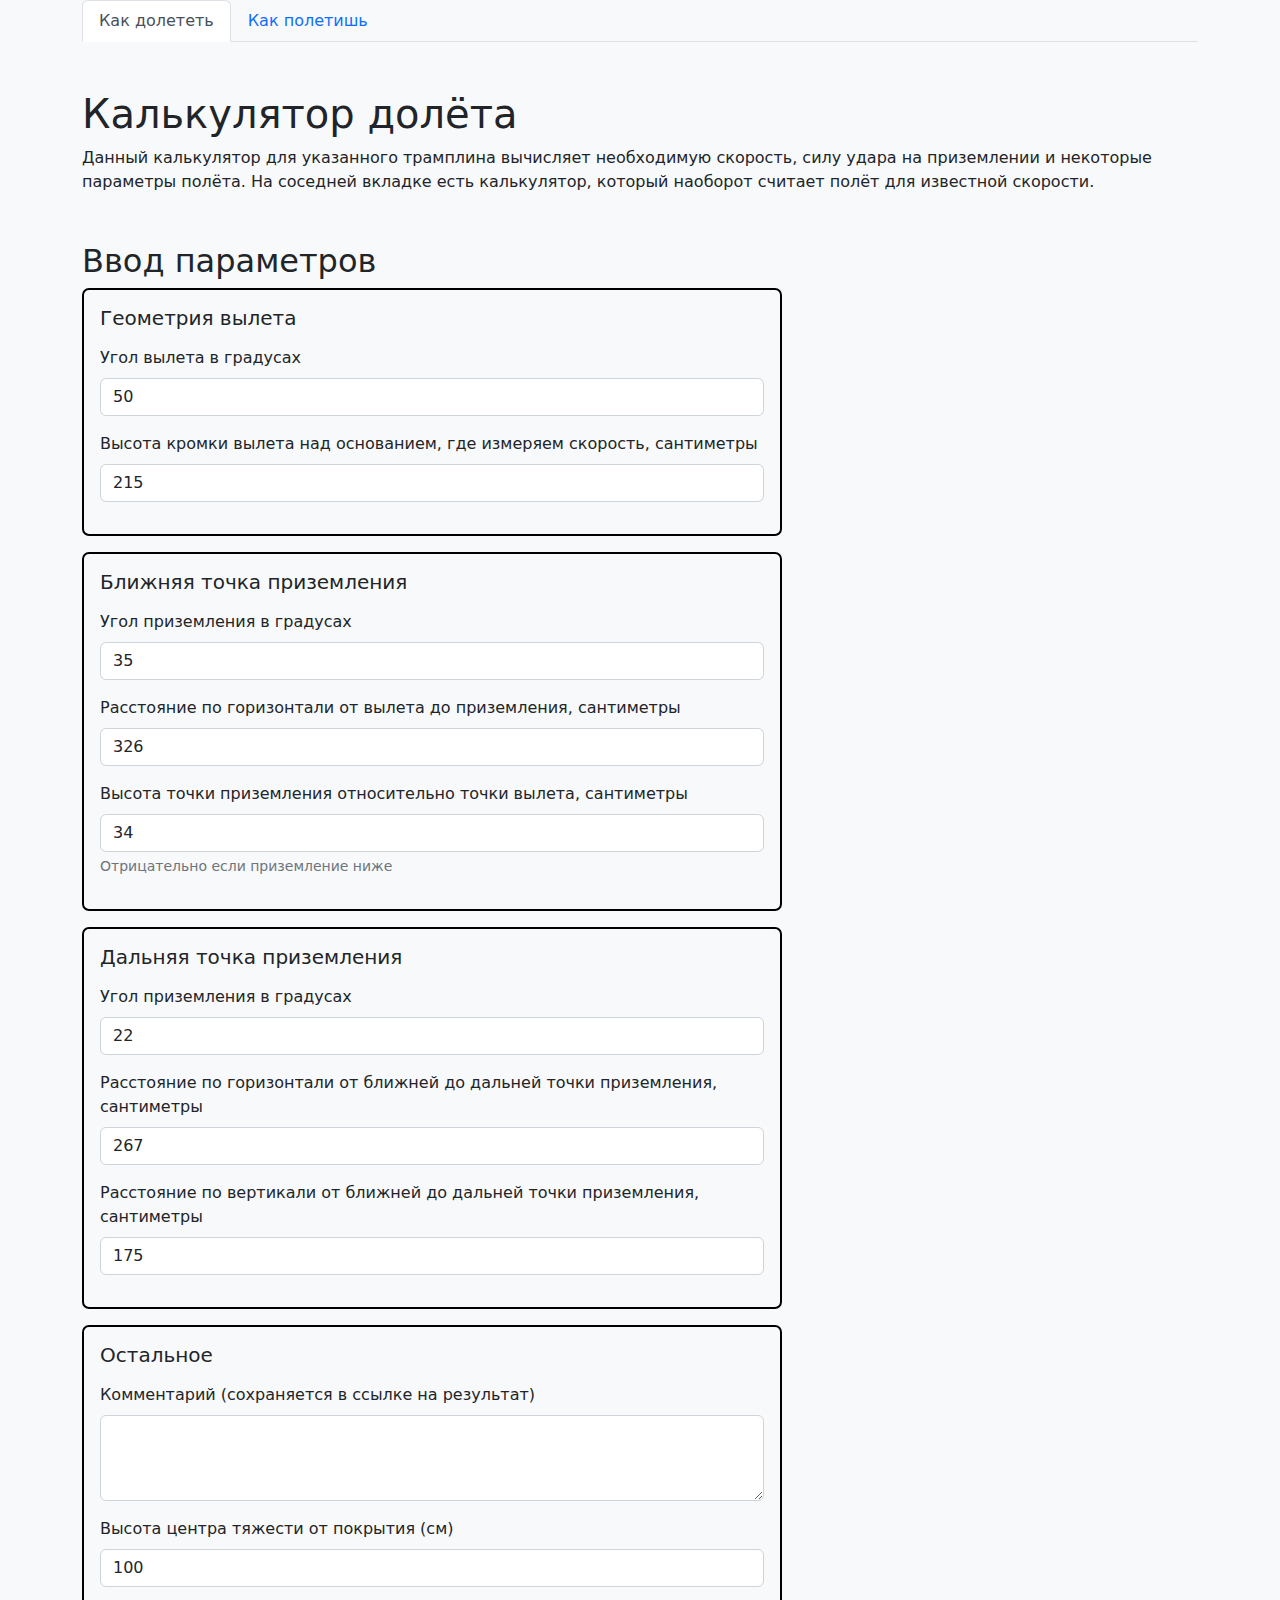
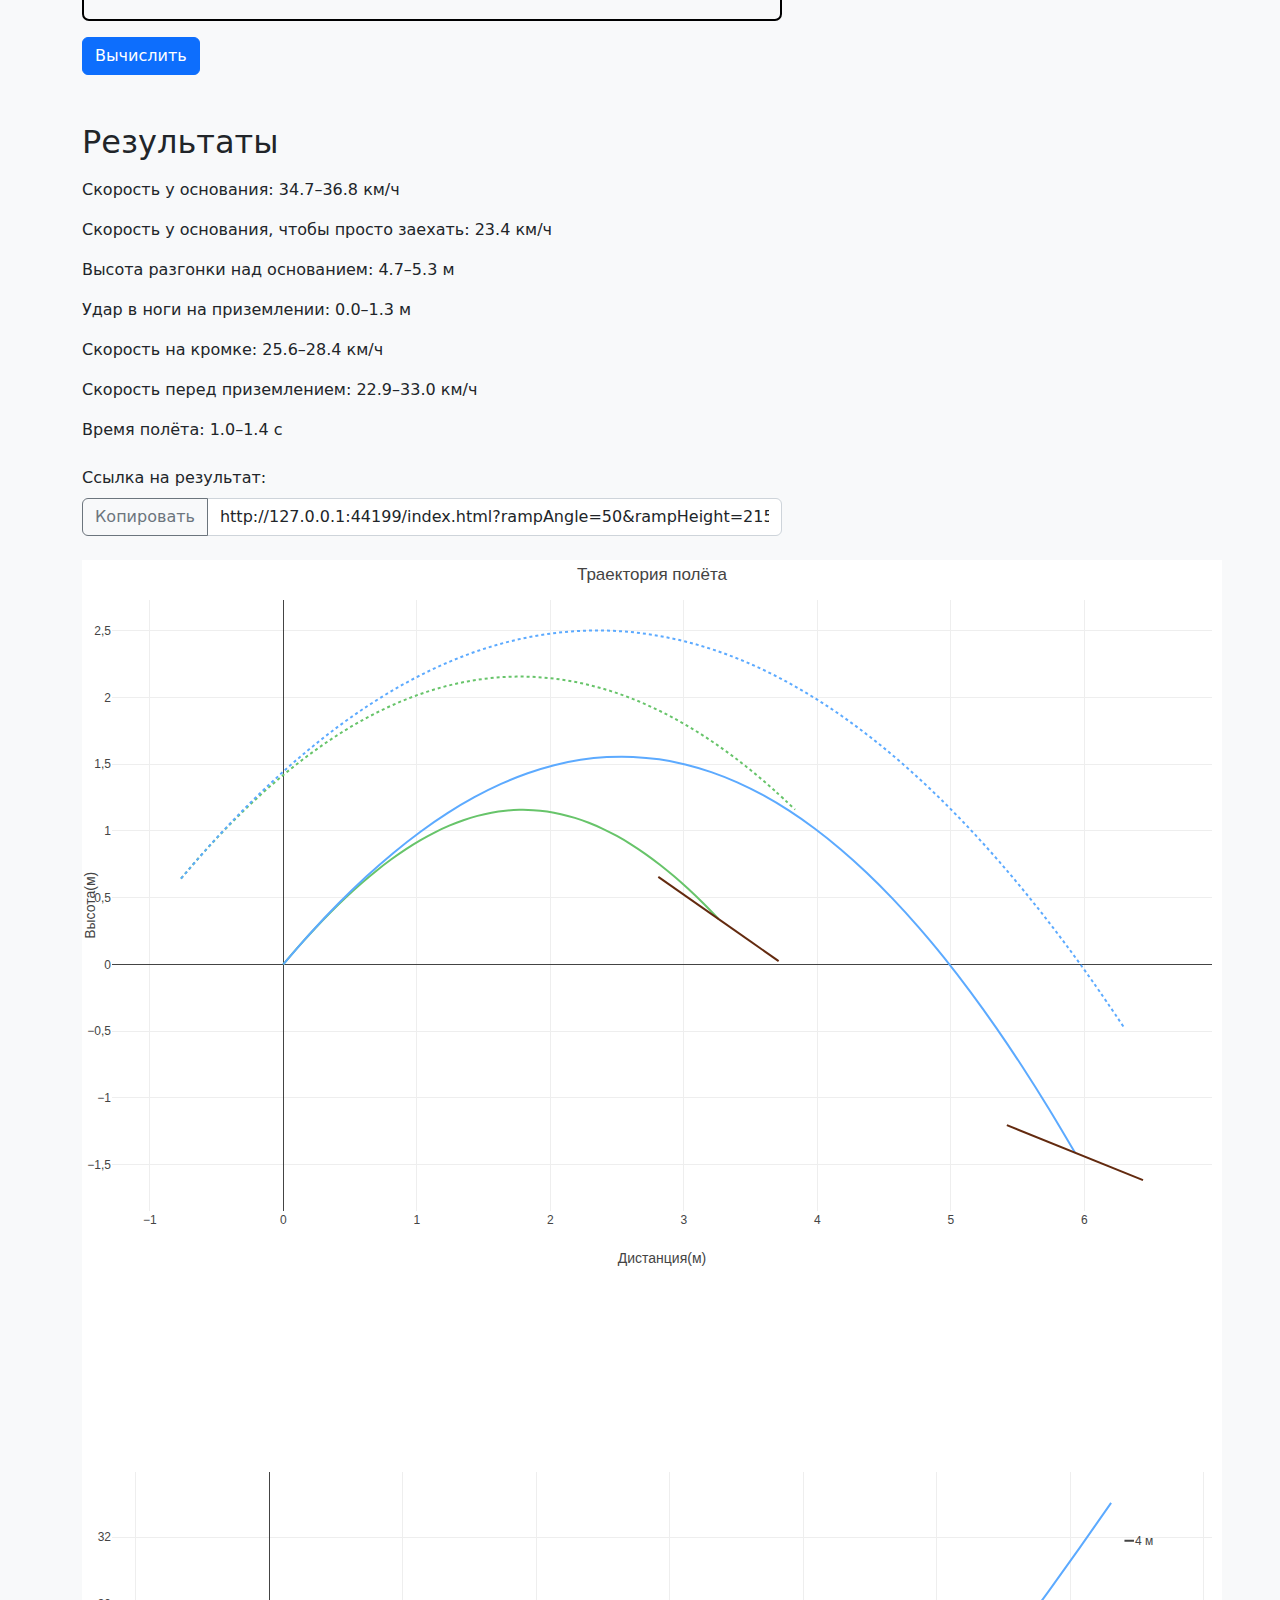
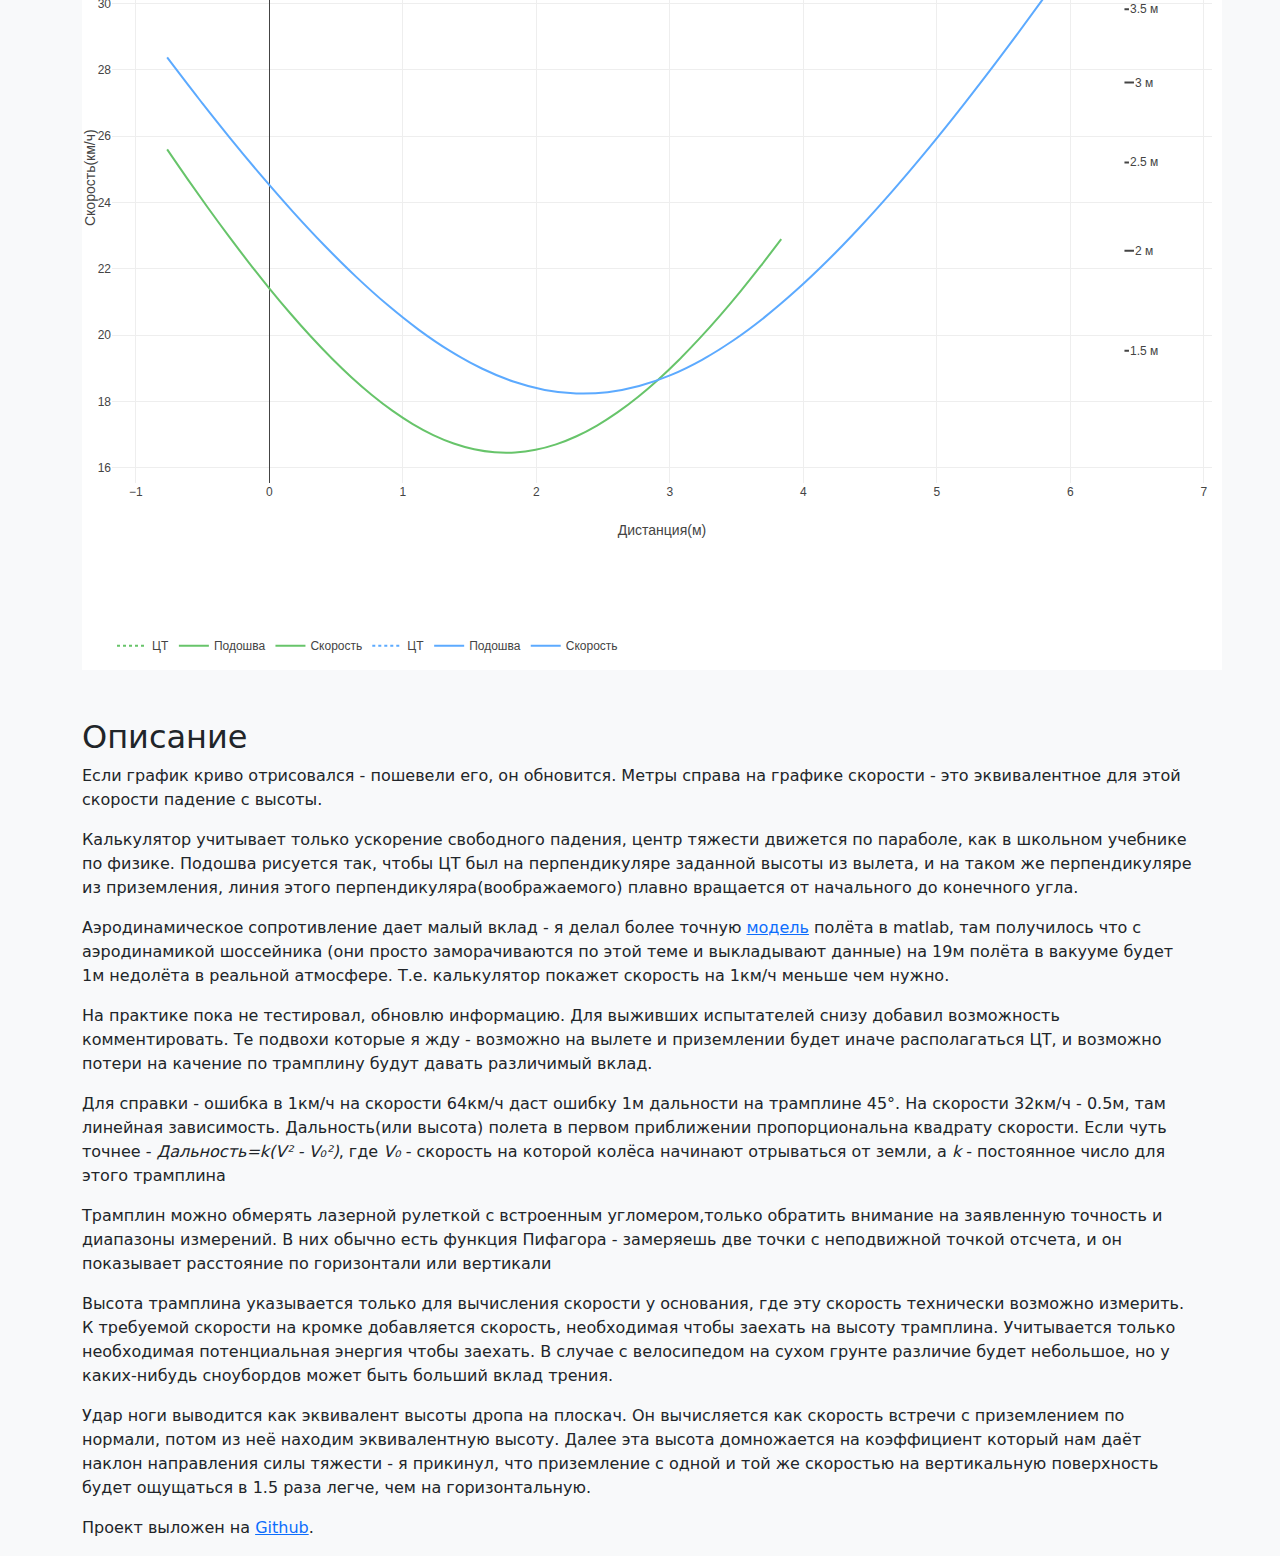
==== commit 586e33b5: "Копирование ссылки на вычисления" ====
--- a/index.html
+++ b/index.html
@@ -59,6 +59,8 @@
             outputRange('result_time',  t, t2, "с");
             outputRange('result_final_speed', toKMH(finalSpeed), toKMH(finalSpeed2), "км/ч");
 
+            document.getElementById("link").value = generateLink();
+
             drawCharts(rampAngle,landingAngle,centerHeight,x,V,V2, x2,landingAngle2);
         }
 
@@ -112,7 +114,6 @@
 
             let count = trajectory.xs.length;
             for (let i=0; i<count; i++){
-                console.log(i/(count-1));
                 let currentAngle = rampAngle + (i/(count-1))*(-landingAngle - rampAngle);
                 this.xs.push(trajectory.xs[i] + Math.sin(currentAngle)*centerHeight );
                 this.ys.push(trajectory.ys[i] - Math.cos(currentAngle)*centerHeight);
@@ -356,7 +357,7 @@
     <form>
 
         <div class="block">
-            <h5 class="mb-3">Геометрия вылета</h4>
+            <h5 class="mb-3">Геометрия вылета</h5>
             <div class="mb-3">
                 <label for="rampAngle" class="form-label">Угол вылета в градусах</label>
                 <input type="number" class="form-control" id="rampAngle" value="50">
@@ -368,7 +369,7 @@
         </div>
 
         <div class="block">
-            <h5 class="mb-3">Ближняя точка приземления</h4>
+            <h5 class="mb-3">Ближняя точка приземления</h5>
             <div class="mb-3">
                 <label for="landingAngle" class="form-label">Угол приземления в градусах</label>
                 <input type="number" class="form-control" id="landingAngle" value="35">
@@ -385,7 +386,7 @@
         </div>
 
         <div class="block">
-            <h5 class="mb-3">Дальняя точка приземления</h4>
+            <h5 class="mb-3">Дальняя точка приземления</h5>
             <div class="mb-3">
                 <label for="landingAngle2" class="form-label">Угол приземления в градусах</label>
                 <input type="number" class="form-control" id="landingAngle2" value="22">
@@ -400,19 +401,19 @@
             </div>
         </div>
 
-        <div class="mb-3">
-            <a class="expand_link" data-bs-toggle="collapse" href="#bike_geometry" aria-expanded="false" aria-controls="bike_geometry">
-                Геометрия велосипеда
-            </a>
-        </div>
-
-        <div class="block collapse" id="bike_geometry">
-            <h5 class="mb-3">Геометрия велосипеда</h4>
+        <div class="block">
+            <h5 class="mb-3">Остальное</h5>
+            <div class="mb-3">
+                <label for="comment" class="form-label">Комментарий (сохраняется в ссылке на результат)</label>
+                <textarea class="form-control" id="comment" rows="3"></textarea>
+            </div>
+
             <div class="mb-3">
                 <label for="centerHeight" class="form-label">Высота центра тяжести от покрытия (см)</label>
                 <input type="number" class="form-control" id="centerHeight" value="100">
             </div>
         </div>
+
         <button type="button" class="btn btn-primary" onclick="calculate();">Вычислить</button>
     </form>
 
@@ -425,8 +426,15 @@
     <div class="mt-3"> Скорость на кромке: <span id="result_speed"></span></div>
     <div class="mt-3"> Скорость перед приземлением: <span id="result_final_speed"></span></div>
     <div class="mt-3 mb-3"> Время полёта: <span id="result_time"></span></div>
-
-    <div id="chart" class="mb-5"></div>
+    <div class="mb-4 mt-4">
+        <label for="link" class="form-label">Ссылка на результат:</label>
+        <div class="input-group" style="max-width: 700px;">
+            <button class="btn btn-outline-secondary" type="button" onclick="copyInput('link')">Копировать</button>
+            <input type="text" class="form-control" id="link">
+        </div>
+    </div>
+
+    <div id="chart" class="mb-5 mt-4"></div>
 
     <h2 class="mt-5">Описание</h2>
     <p>Если график криво отрисовался - пошевели его, он обновится. Метры справа на графике скорости - это эквивалентное
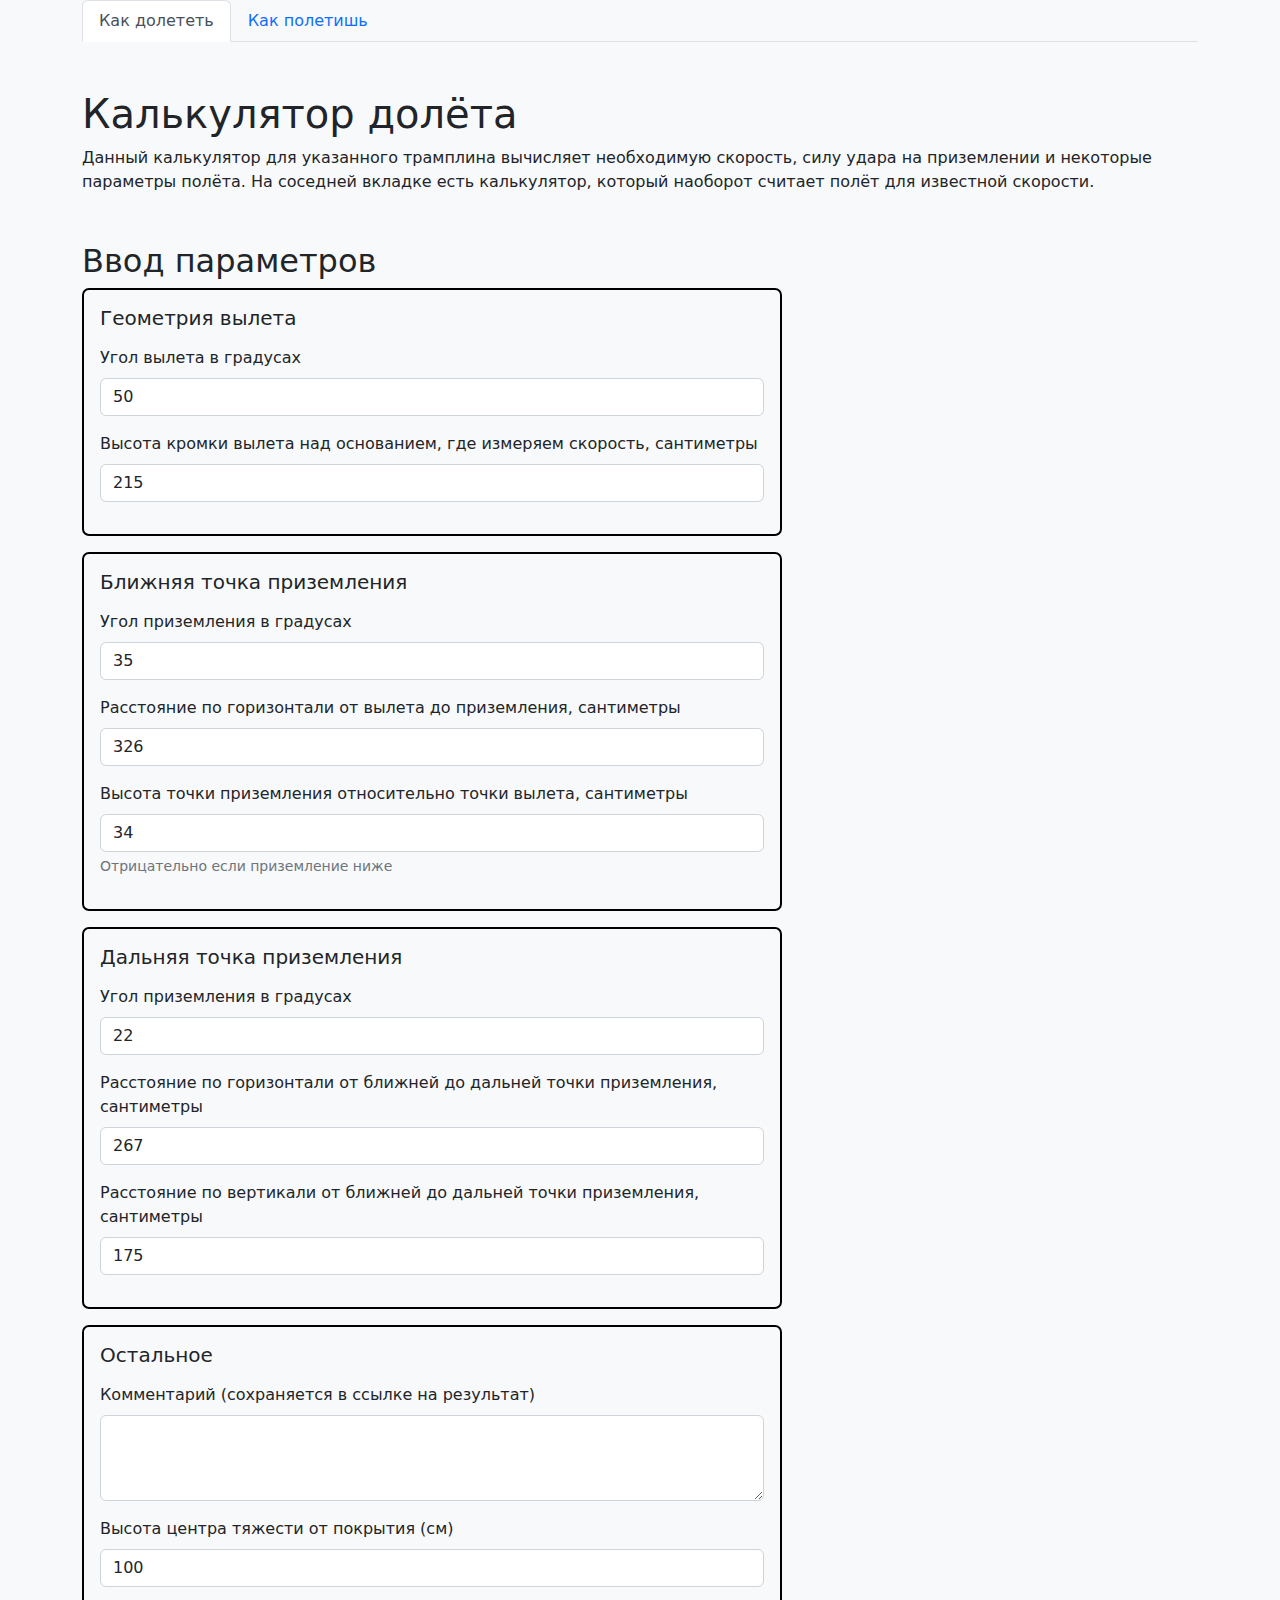
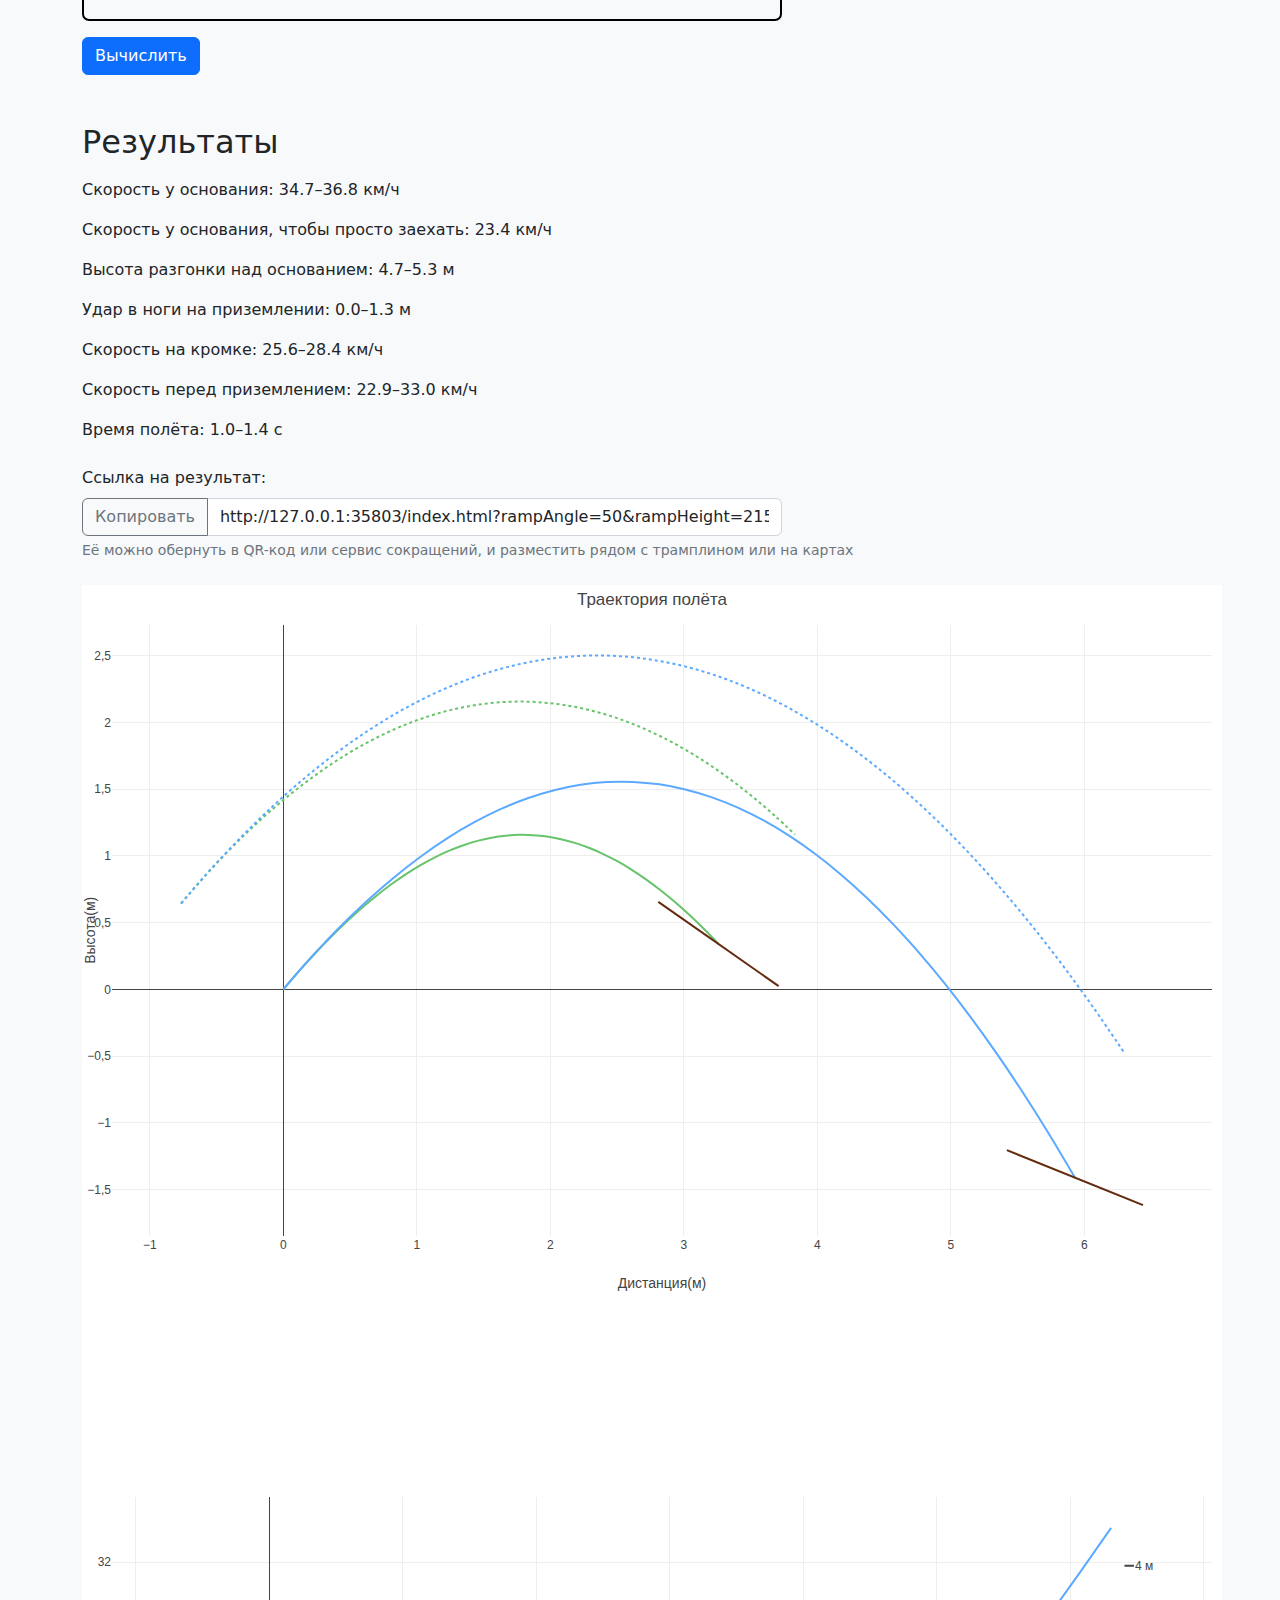
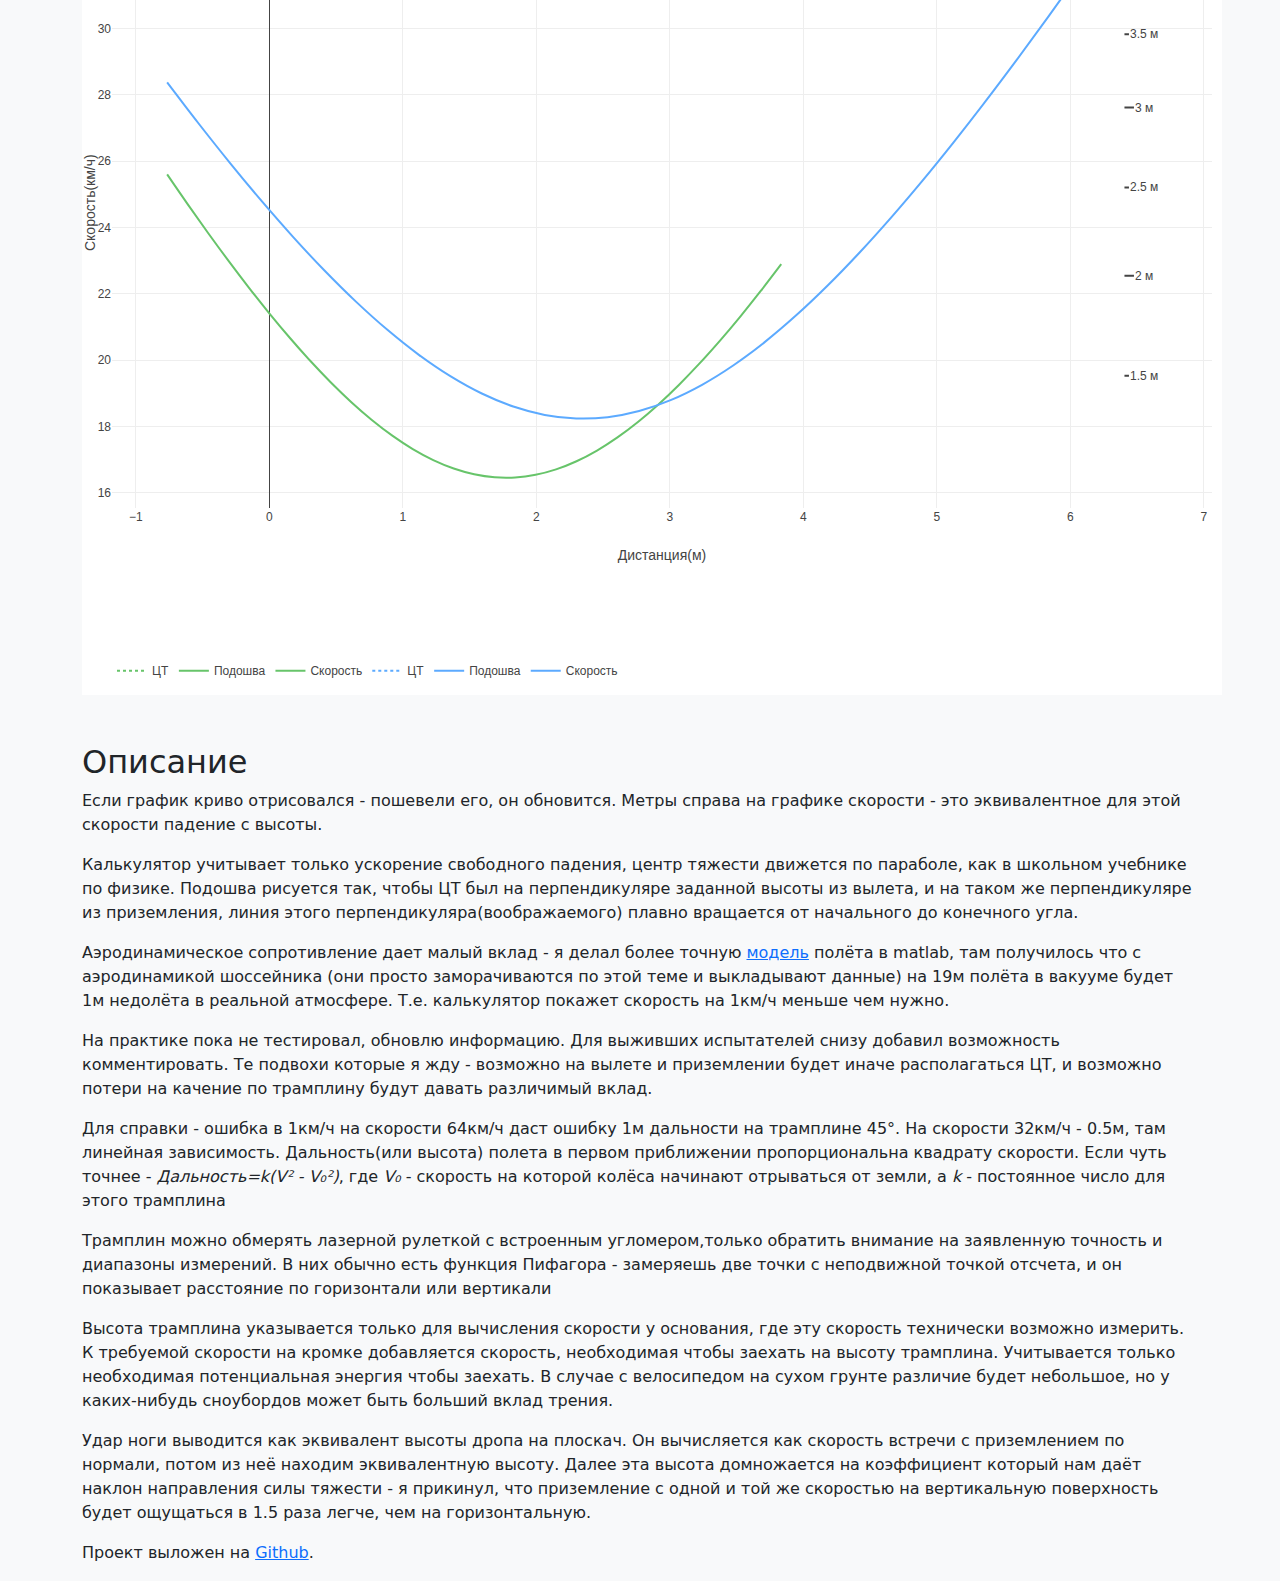
==== commit 8290ed91: "Подгружаем содержимое из URL" ====
--- a/index.html
+++ b/index.html
@@ -15,6 +15,11 @@
             setTimeout(calculate, 100);
         }, false);
 
+        function firstLoad() {
+            processURL();
+            calculate();
+        }
+
         function calculate() {
             let rampAngle       = toRadians(input('rampAngle'));
             let rampHeight      = input('rampHeight')/100;
@@ -338,7 +343,7 @@
     <noscript><div><img src="https://mc.yandex.ru/watch/91957766" style="position:absolute; left:-9999px;" alt="" /></div></noscript>
     <!-- /Yandex.Metrika counter -->
 </head>
-<body class="bg-light" onload="calculate()">
+<body class="bg-light" onload="firstLoad()">
 <div class="container-sm" id="mainContainer">
 
     <ul class="nav nav-tabs">
@@ -432,6 +437,7 @@
             <button class="btn btn-outline-secondary" type="button" onclick="copyInput('link')">Копировать</button>
             <input type="text" class="form-control" id="link">
         </div>
+        <div class="form-text">Её можно обернуть в QR-код или сервис сокращений, и разместить рядом с трамплином или на картах</div>
     </div>
 
     <div id="chart" class="mb-5 mt-4"></div>
